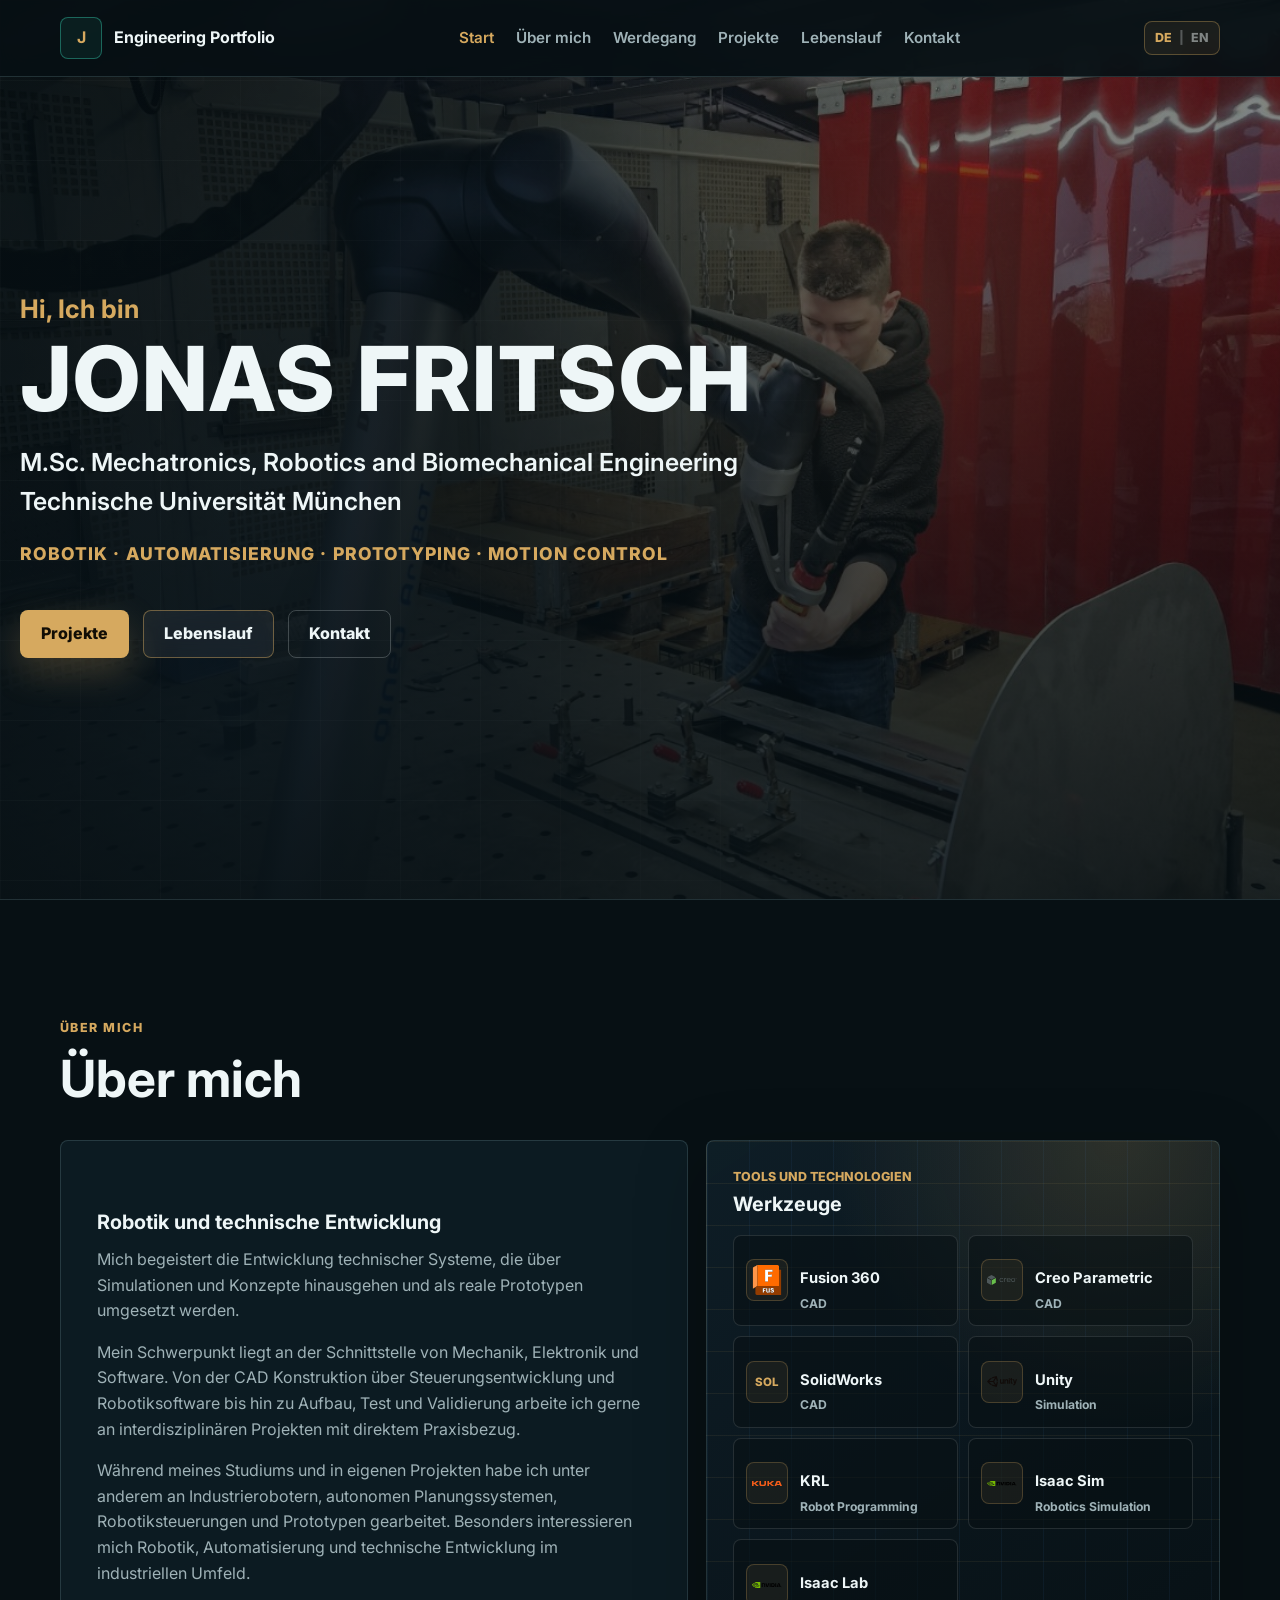
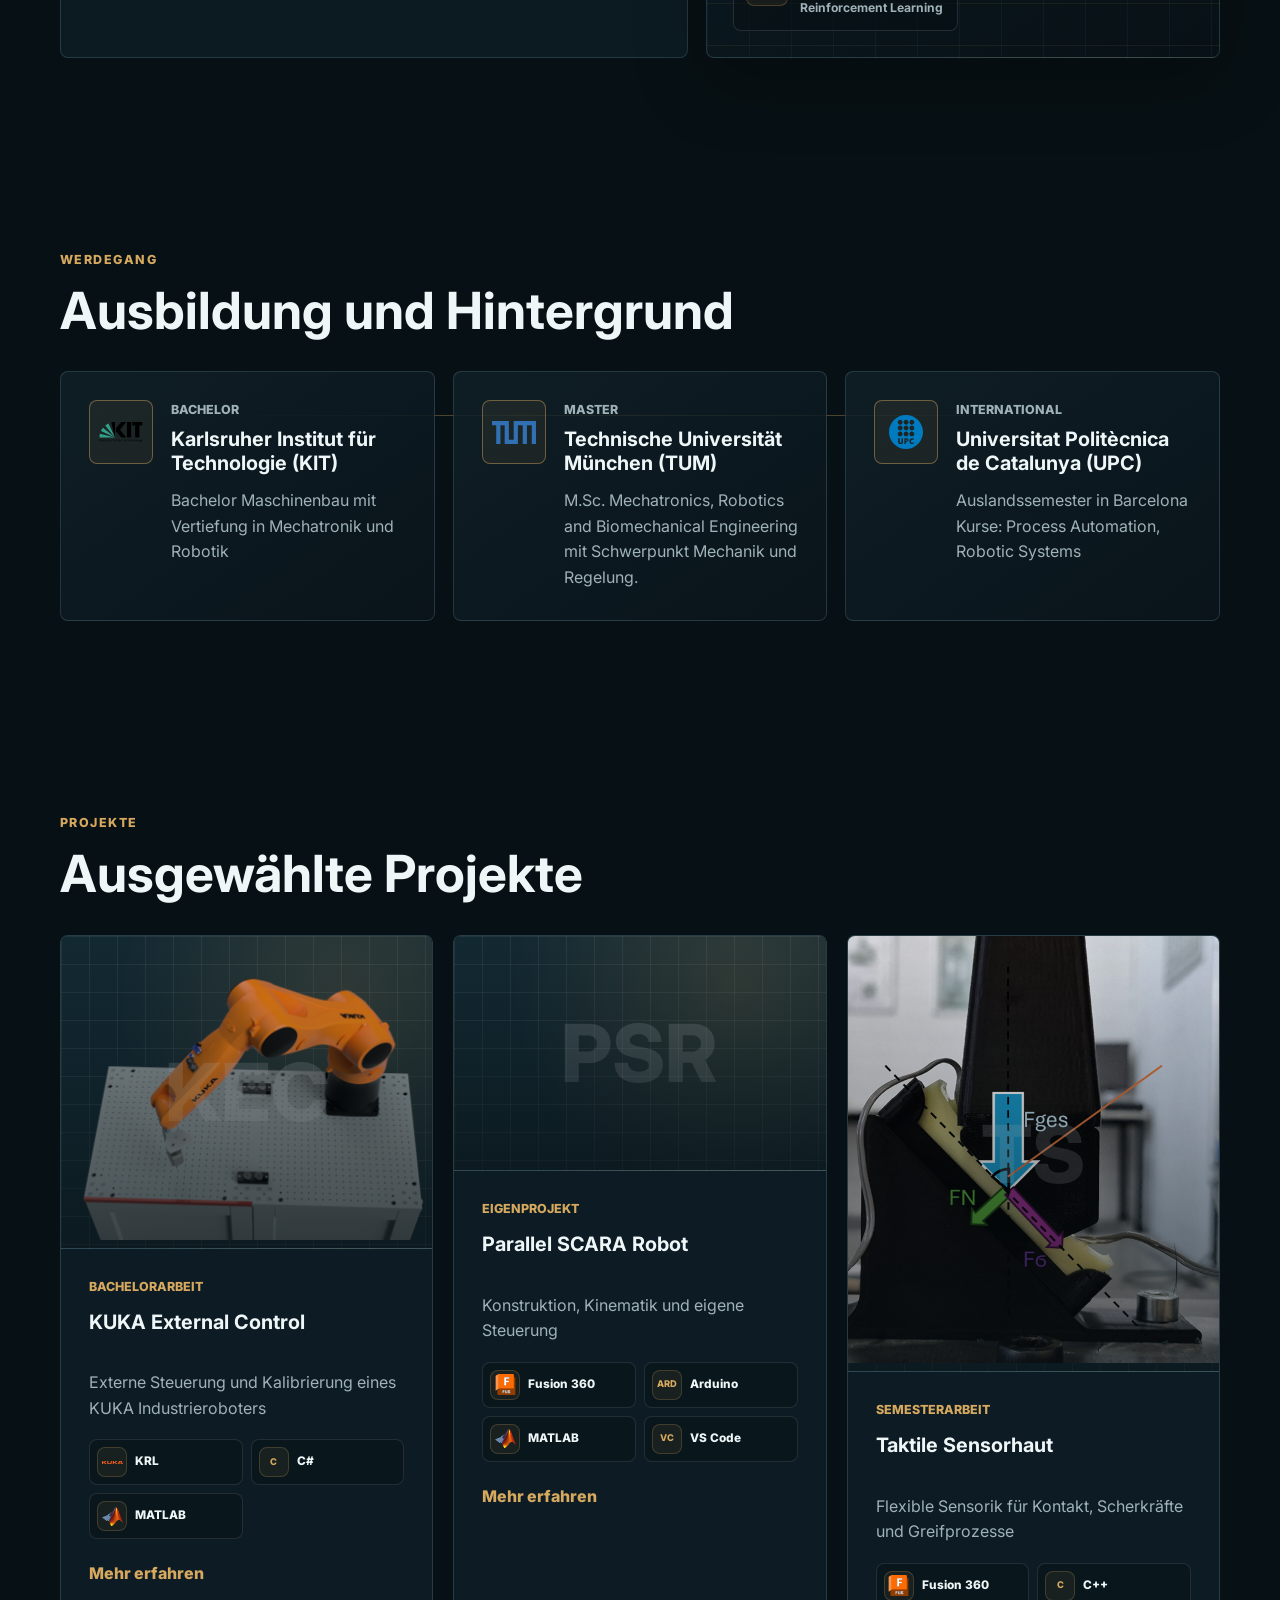
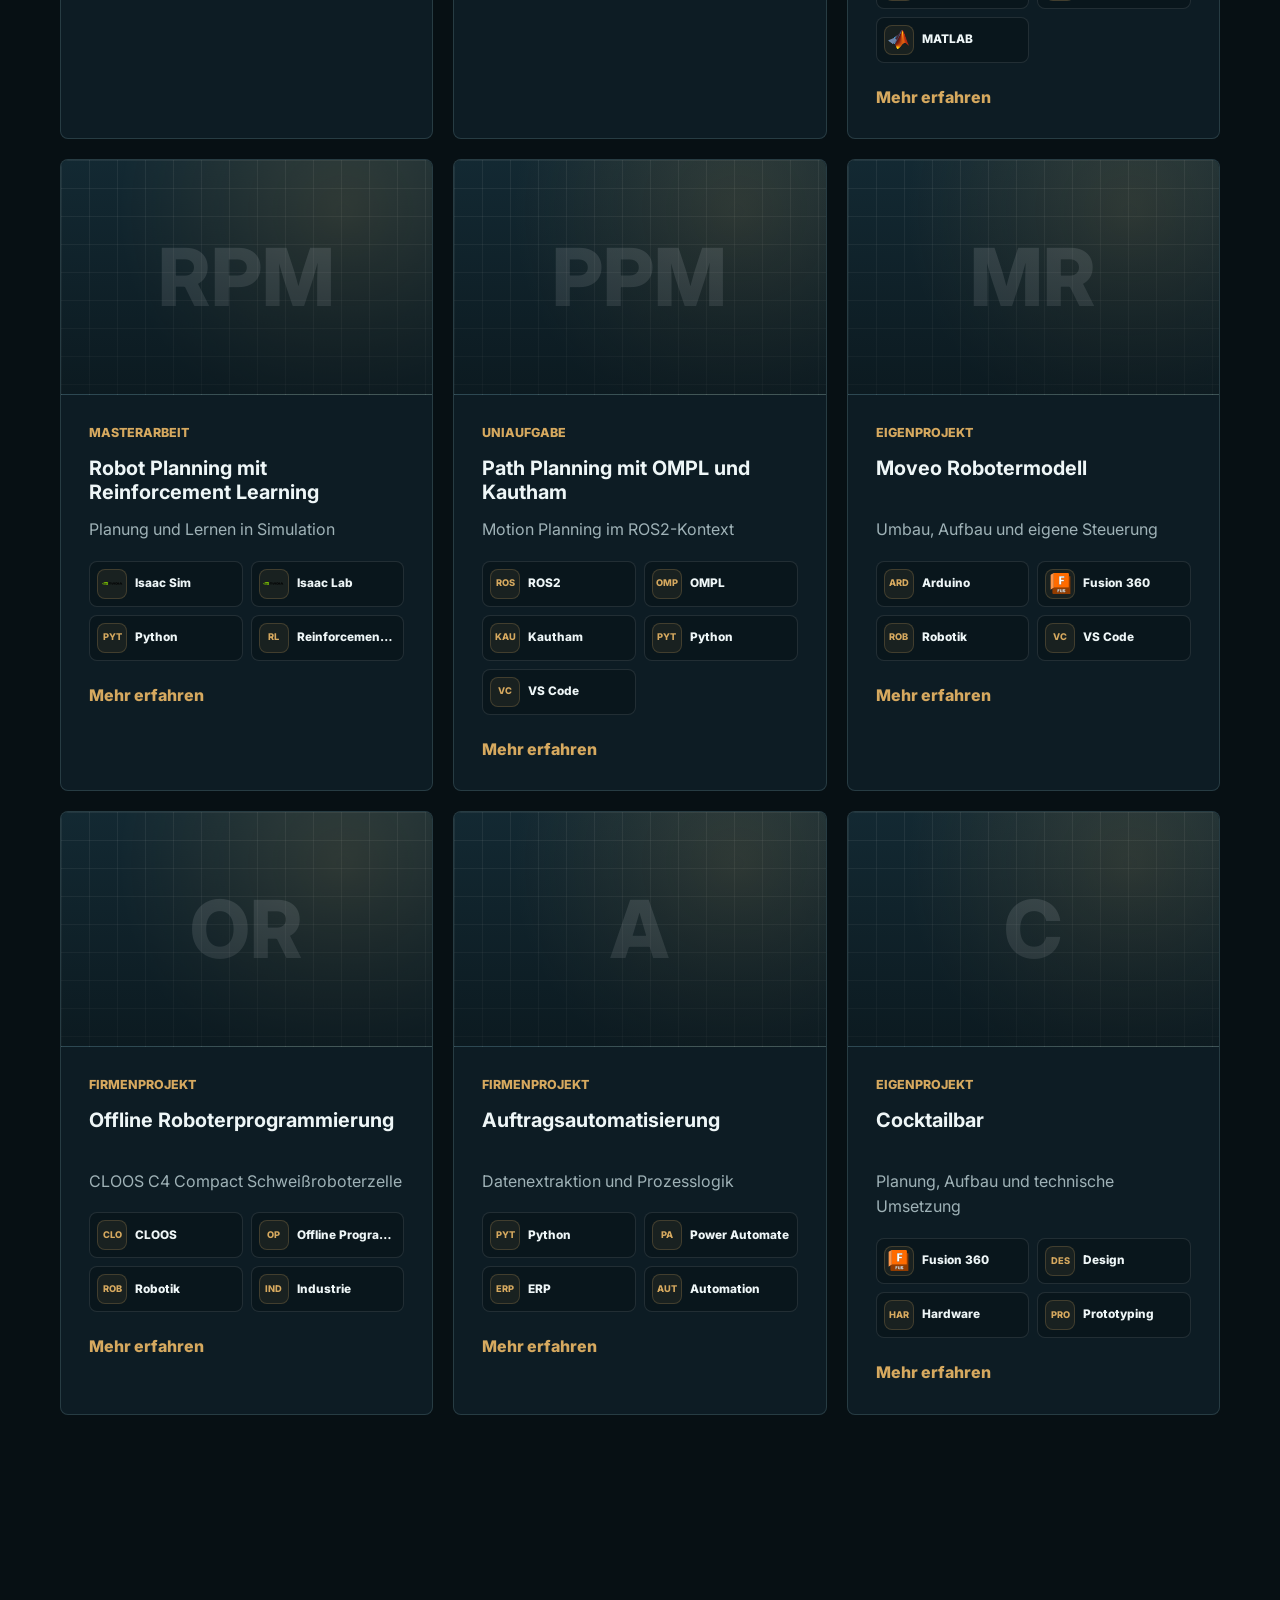
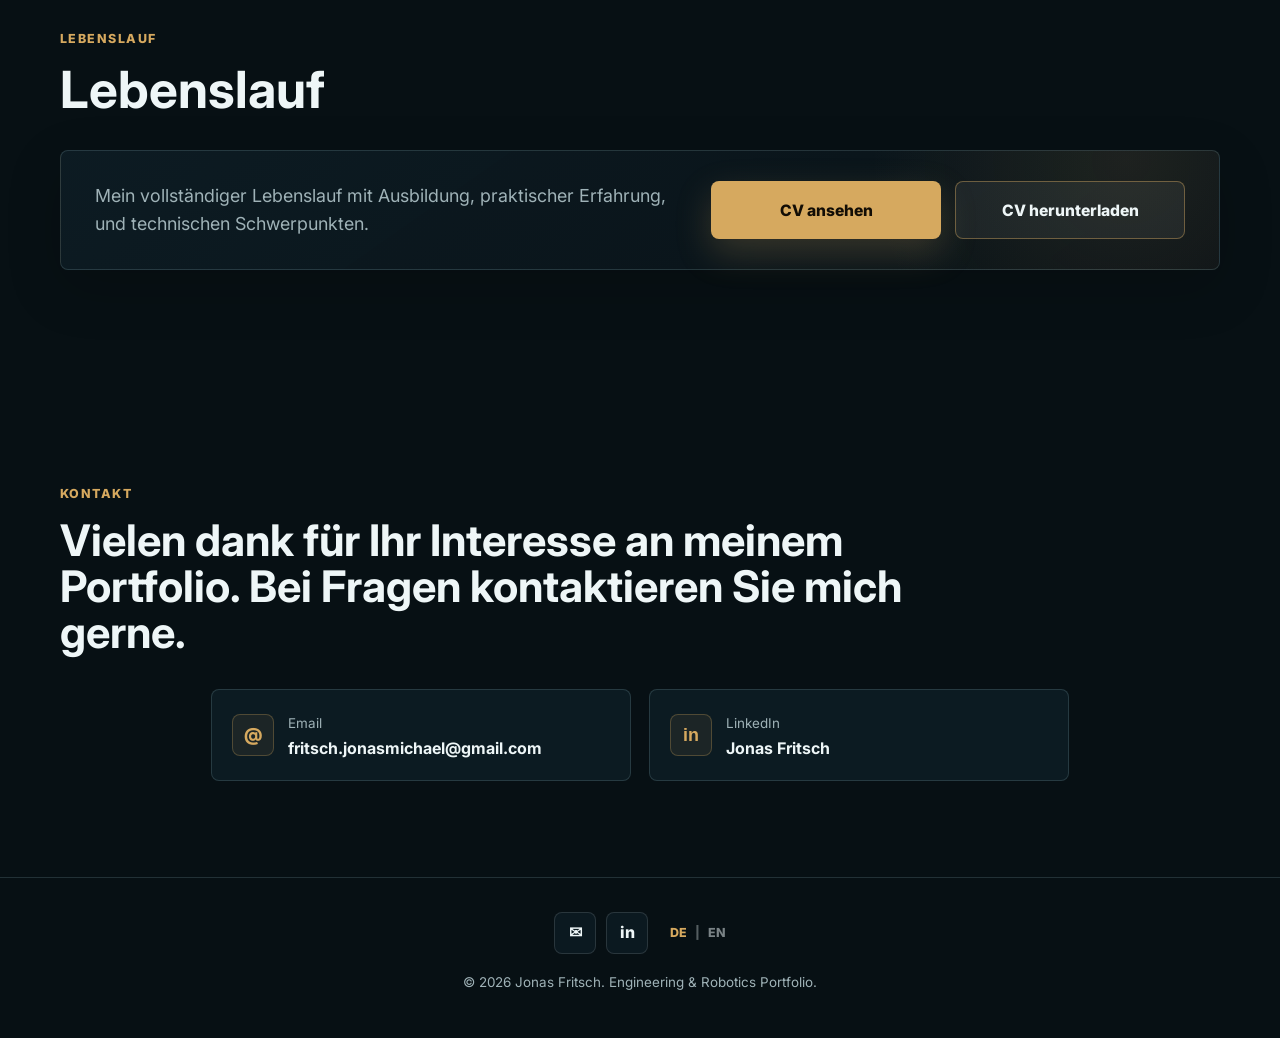
==== index.html @ f7b2c344 "actulized content of tactile sensing" ====
<!DOCTYPE html>
<html lang="de">
<head>
  <meta charset="UTF-8">
  <meta name="viewport" content="width=device-width, initial-scale=1.0">
  <meta name="description" content="">
  <title></title>
  <link rel="preconnect" href="https://fonts.googleapis.com">
  <link rel="preconnect" href="https://fonts.gstatic.com" crossorigin>
  <link href="https://fonts.googleapis.com/css2?family=Inter:wght@400;500;600;700;800&display=swap" rel="stylesheet">
  <link rel="stylesheet" href="style.css?v=18">
</head>
<body>
  <header class="site-header">
    <nav class="navbar" aria-label="" data-i18n-attr="aria-label:nav.label">
      <a class="brand" href="#home" aria-label="" data-i18n-attr="aria-label:brand.homeLabel">
        <span class="brand-mark" data-i18n="brand.mark"></span>
        <span class="brand-text" data-i18n="brand.text"></span>
      </a>

      <ul class="nav-links" data-nav-list></ul>

      <div class="nav-controls">
        <button class="language-toggle" type="button" data-language-toggle aria-label="" data-i18n-attr="aria-label:language.label">
          <span class="language-option" data-lang-option="de">DE</span>
          <span class="language-divider" aria-hidden="true">|</span>
          <span class="language-option" data-lang-option="en">EN</span>
        </button>
        <button class="nav-toggle" type="button" aria-label="" aria-expanded="false" data-i18n-attr="aria-label:nav.menuLabel">
          <span></span>
          <span></span>
          <span></span>
        </button>
      </div>
    </nav>
  </header>

  <main>
    <section class="hero" id="home">
      <div class="hero-bg" aria-hidden="true"></div>
      <div class="hero-overlay" aria-hidden="true"></div>
      <div class="hero-lines" aria-hidden="true"></div>

      <div class="hero-inner">
        <div class="hero-content reveal">
          <p class="hero-kicker" data-i18n="hero.kicker"></p>
          <h1 data-i18n="hero.name"></h1>
          <p class="hero-degree" data-i18n="hero.degree"></p>
          <p class="hero-focus" data-i18n="hero.focus"></p>

          <div class="hero-actions" aria-label="" data-hero-actions data-i18n-attr="aria-label:hero.actionsLabel"></div>
        </div>
      </div>
    </section>

    <section class="section about section-split" id="about">
      <div class="section-heading reveal">
        <p class="eyebrow" data-i18n="about.eyebrow"></p>
        <h2 data-i18n="about.heading"></h2>
      </div>
      <div class="about-grid">
        <article class="about-card about-card-main reveal">
          <h3 data-i18n="about.cardTitle"></h3>
          <div data-about-text></div>
        </article>
        <aside class="toolbox-card reveal" aria-label="" data-i18n-attr="aria-label:toolbox.label">
          <div class="toolbox-header">
            <p data-i18n="toolbox.subtitle"></p>
            <h3 data-i18n="toolbox.title"></h3>
          </div>
          <div class="toolbox-grid" data-toolbox-grid></div>
        </aside>
      </div>
    </section>

    <section class="section skills-band is-hidden" aria-label="" data-i18n-attr="aria-label:skills.label">
      <div class="skills-track reveal" data-skills-list></div>
    </section>

    <section class="section journey" id="journey">
      <div class="section-heading reveal">
        <p class="eyebrow" data-i18n="journey.eyebrow"></p>
        <h2 data-i18n="journey.heading"></h2>
      </div>

      <div class="journey-track" data-journey-list></div>
    </section>

    <section class="section projects" id="projects">
      <div class="section-heading reveal">
        <p class="eyebrow" data-i18n="projects.eyebrow"></p>
        <h2 data-i18n="projects.heading"></h2>
      </div>

      <div class="project-grid" data-project-list></div>
    </section>

    <section class="section cv-section" id="cv">
      <div class="section-heading reveal">
        <p class="eyebrow" data-i18n="cv.kicker"></p>
        <h2 data-i18n="cv.title"></h2>
      </div>

      <div class="cv-card reveal">
        <div class="cv-highlights" data-cv-highlights></div>
        <div class="cv-actions" data-cv-actions></div>
      </div>
    </section>

    <section class="section contact" id="contact">
      <div class="section-heading reveal">
        <p class="eyebrow" data-i18n="contact.eyebrow"></p>
        <h2 data-i18n="contact.heading"></h2>
      </div>
      <div class="contact-grid" data-contact-list></div>
    </section>
  </main>

  <footer class="footer">
    <div class="footer-inner">
      <div class="footer-actions" data-footer-actions></div>
      <p class="footer-copyright" data-footer-copyright></p>
    </div>
  </footer>

  <script src="content.js?v=6"></script>
  <script src="projects/content/kuka-external-control.js?v=5"></script>
  <script src="projects/content/parallel-scara.js?v=4"></script>
  <script src="projects/content/tactile-skin.js?v=5"></script>
  <script src="projects/content/robot-planning-rl.js?v=4"></script>
  <script src="projects/content/path-planning.js?v=4"></script>
  <script src="projects/content/moveo-robot.js?v=4"></script>
  <script src="projects/content/ccloos-c4-compact.js?v=4"></script>
  <script src="projects/content/order-automation.js?v=4"></script>
  <script src="projects/content/cocktailbar.js?v=4"></script>
  <script src="script.js?v=20"></script>
</body>
</html>
---- style.css ----
:root {
  --bg: #071014;
  --bg-soft: #0d1a20;
  --panel: #102029;
  --panel-strong: #142b35;
  --text: #eef6f7;
  --muted: #9fb2b7;
  --line: rgba(174, 225, 231, 0.16);
  --accent: #d6a95f;
  --accent-2: #58a6ff;
  --warning: #39d5b6;
  --shadow: 0 24px 70px rgba(0, 0, 0, 0.36);
  --radius: 8px;
  --max-width: 1160px;
}

* {
  box-sizing: border-box;
}

html {
  scroll-behavior: smooth;
}

body {
  margin: 0;
  font-family: "Inter", Arial, sans-serif;
  color: var(--text);
  background:
    radial-gradient(circle at top left, rgba(57, 213, 182, 0.14), transparent 32rem),
    linear-gradient(135deg, rgba(88, 166, 255, 0.08), transparent 28rem),
    var(--bg);
  line-height: 1.6;
}

body.nav-open {
  overflow: hidden;
}

a {
  color: inherit;
  text-decoration: none;
}

.site-header {
  position: fixed;
  top: 0;
  left: 0;
  z-index: 100;
  width: 100%;
  border-bottom: 1px solid var(--line);
  background: rgba(7, 16, 20, 0.92);
  backdrop-filter: blur(14px);
  transition: background 0.2s ease, border-color 0.2s ease;
}

.site-header.scrolled {
  background: rgba(7, 16, 20, 0.96);
  border-color: var(--line);
}

.navbar {
  display: flex;
  align-items: center;
  justify-content: space-between;
  width: min(100% - 40px, var(--max-width));
  min-height: 76px;
  margin: 0 auto;
}

.brand {
  display: inline-flex;
  align-items: center;
  gap: 12px;
  font-weight: 700;
}

.brand-mark {
  display: grid;
  place-items: center;
  width: 42px;
  height: 42px;
  border: 1px solid rgba(57, 213, 182, 0.4);
  border-radius: var(--radius);
  color: var(--accent);
  background: rgba(57, 213, 182, 0.08);
}

.brand-text {
  letter-spacing: 0;
}

.header-back-link {
  display: inline-flex;
  align-items: center;
  gap: 8px;
  margin-left: 4px;
  padding: 8px 10px;
  border: 1px solid rgba(214, 169, 95, 0.24);
  border-radius: var(--radius);
  color: var(--muted);
  background: rgba(214, 169, 95, 0.06);
  font-size: 0.82rem;
  font-weight: 800;
  transition: color 0.2s ease, border-color 0.2s ease, background 0.2s ease;
}

.header-back-link::before {
  content: "←";
  color: var(--accent);
}

.header-back-link:hover {
  border-color: rgba(214, 169, 95, 0.46);
  color: var(--accent);
  background: rgba(214, 169, 95, 0.1);
}

.nav-controls {
  display: flex;
  align-items: center;
  gap: 10px;
}

.language-toggle {
  display: inline-flex;
  align-items: center;
  gap: 7px;
  min-width: 76px;
  height: 34px;
  padding: 0 10px;
  border: 1px solid rgba(214, 169, 95, 0.34);
  border-radius: var(--radius);
  color: rgba(238, 246, 247, 0.48);
  background: rgba(214, 169, 95, 0.08);
  font: inherit;
  font-size: 0.78rem;
  font-weight: 800;
  cursor: pointer;
}

.language-option {
  transition: color 0.2s ease, opacity 0.2s ease;
}

.language-option.is-active {
  color: var(--accent);
}

.language-divider {
  color: rgba(238, 246, 247, 0.28);
}

.nav-links {
  display: flex;
  align-items: center;
  gap: 22px;
  padding: 0;
  margin: 0;
  list-style: none;
  color: var(--muted);
  font-size: 0.95rem;
  font-weight: 600;
}

.nav-links a {
  transition: color 0.2s ease;
}

.nav-links a:hover,
.nav-links a.active {
  color: var(--accent);
}

.nav-toggle {
  display: none;
  width: 44px;
  height: 44px;
  border: 1px solid var(--line);
  border-radius: var(--radius);
  background: rgba(255, 255, 255, 0.04);
  cursor: pointer;
}

.nav-toggle span {
  display: block;
  width: 18px;
  height: 2px;
  margin: 4px auto;
  background: var(--text);
  transition: transform 0.2s ease, opacity 0.2s ease;
}

.nav-toggle.is-active span:nth-child(1) {
  transform: translateY(6px) rotate(45deg);
}

.nav-toggle.is-active span:nth-child(2) {
  opacity: 0;
}

.nav-toggle.is-active span:nth-child(3) {
  transform: translateY(-6px) rotate(-45deg);
}

.section {
  width: min(100% - 40px, var(--max-width));
  margin: 0 auto;
  padding: 96px 0;
}

.hero {
  position: relative;
  display: flex;
  align-items: center;
  width: 100%;
  min-height: 100vh;
  overflow: hidden;
  padding: 120px 0 72px;
  border-bottom: 1px solid var(--line);
}

.hero-bg,
.hero-overlay,
.hero-lines {
  position: absolute;
  inset: 0;
}

.hero-bg {
  background:
    linear-gradient(90deg, rgba(7, 16, 20, 0.9) 0%, rgba(7, 16, 20, 0.74) 38%, rgba(7, 16, 20, 0.16) 72%),
    url("assets/hero-robot.jpg");
  background-position: center right;
  background-size: cover;
  filter: saturate(0.92) contrast(1.04);
  transform: scale(1.02);
}

.hero-bg::after {
  position: absolute;
  inset: 0;
  content: "";
  background:
    radial-gradient(circle at 72% 34%, rgba(214, 169, 95, 0.16), transparent 22rem),
    radial-gradient(circle at 18% 84%, rgba(88, 166, 255, 0.1), transparent 24rem);
}

.hero-overlay {
  background:
    linear-gradient(180deg, rgba(7, 16, 20, 0.24), rgba(7, 16, 20, 0.84)),
    rgba(7, 16, 20, 0.16);
}

.hero-lines {
  opacity: 0.32;
  background:
    linear-gradient(rgba(238, 246, 247, 0.08) 1px, transparent 1px),
    linear-gradient(90deg, rgba(238, 246, 247, 0.06) 1px, transparent 1px);
  background-size: 80px 80px;
  mask-image: linear-gradient(90deg, #000 0%, rgba(0, 0, 0, 0.72) 42%, transparent 86%);
}

.hero-inner {
  position: relative;
  z-index: 1;
  width: min(100% - 40px, 1320px);
  margin: 0 auto;
}

.hero-content {
  max-width: 760px;
  padding: 72px 0;
}

.hero-kicker {
  margin-bottom: 10px;
  color: var(--accent);
  font-size: clamp(1.2rem, 2vw, 1.6rem);
  font-weight: 700;
}

.eyebrow {
  margin: 0 0 14px;
  color: var(--accent);
  font-size: 0.78rem;
  font-weight: 800;
  letter-spacing: 0.12em;
  text-transform: uppercase;
}

h1,
h2,
h3,
p {
  margin-top: 0;
}

h1 {
  max-width: 760px;
  margin-bottom: 24px;
  font-size: clamp(3.25rem, 7vw, 6.4rem);
  font-weight: 800;
  line-height: 0.88;
  letter-spacing: 0.02em;
  text-transform: uppercase;
}

h2 {
  max-width: 850px;
  margin-bottom: 18px;
  font-size: clamp(2rem, 4vw, 3.4rem);
  line-height: 1.05;
  letter-spacing: 0;
}

h3 {
  margin-bottom: 12px;
  font-size: 1.24rem;
  line-height: 1.2;
}

.hero-degree {
  max-width: 720px;
  margin-bottom: 18px;
  color: var(--text);
  font-size: clamp(1.15rem, 2vw, 1.55rem);
  font-weight: 600;
}

.hero-focus {
  color: var(--accent);
  font-size: clamp(0.95rem, 1.5vw, 1.1rem);
  font-weight: 800;
  letter-spacing: 0.06em;
  text-transform: uppercase;
}

.hero-actions {
  display: flex;
  flex-wrap: wrap;
  gap: 14px;
  margin-top: 42px;
}

.btn {
  display: inline-flex;
  align-items: center;
  justify-content: center;
  min-height: 48px;
  padding: 0 20px;
  border: 1px solid transparent;
  border-radius: var(--radius);
  font-weight: 800;
  transition: transform 0.2s ease, border-color 0.2s ease, background 0.2s ease;
}

.btn:hover {
  transform: translateY(-2px);
}

.btn-primary {
  color: #120d05;
  background: var(--accent);
  box-shadow: 0 14px 36px rgba(214, 169, 95, 0.24);
}

.btn-secondary {
  border-color: rgba(214, 169, 95, 0.45);
  color: var(--text);
  background: rgba(255, 255, 255, 0.06);
  backdrop-filter: blur(10px);
}

.btn-ghost {
  border-color: rgba(238, 246, 247, 0.22);
  color: var(--text);
  background: transparent;
}

.section-heading {
  margin-bottom: 34px;
}

.section-heading p:not(.eyebrow) {
  color: var(--muted);
}

.section-split {
  padding-top: 118px;
}

.about-grid {
  display: grid;
  grid-template-columns: minmax(0, 1.1fr) minmax(300px, 0.9fr);
  gap: 18px;
  align-items: stretch;
}

.about-card,
.toolbox-card,
.journey-card,
.contact-item {
  border: 1px solid var(--line);
  border-radius: var(--radius);
  background: rgba(16, 32, 41, 0.72);
}

.about-card {
  padding: 28px;
}

.about-card p {
  margin-bottom: 16px;
  color: var(--muted);
}

.about-card p:last-child {
  margin-bottom: 0;
}

.about-card-main {
  display: flex;
  flex-direction: column;
  justify-content: center;
  min-height: 320px;
  padding: 36px;
}

.toolbox-card {
  position: relative;
  overflow: hidden;
  min-height: 320px;
  padding: 26px;
  background:
    linear-gradient(rgba(214, 169, 95, 0.08) 1px, transparent 1px),
    linear-gradient(90deg, rgba(88, 166, 255, 0.06) 1px, transparent 1px),
    radial-gradient(circle at 80% 0%, rgba(214, 169, 95, 0.16), transparent 18rem),
    linear-gradient(145deg, rgba(16, 32, 41, 0.88), rgba(8, 17, 22, 0.92));
  background-size: 42px 42px, 42px 42px, auto, auto;
  box-shadow: 0 22px 70px rgba(0, 0, 0, 0.26);
}

.toolbox-header {
  margin-bottom: 18px;
}

.toolbox-header p {
  margin-bottom: 6px;
  color: var(--accent);
  font-size: 0.78rem;
  font-weight: 800;
  text-transform: uppercase;
}

.toolbox-header h3 {
  margin-bottom: 0;
}

.toolbox-grid {
  display: grid;
  grid-template-columns: repeat(2, minmax(0, 1fr));
  gap: 10px;
}

.tool-tile {
  display: grid;
  grid-template-columns: 42px minmax(0, 1fr);
  gap: 12px;
  align-items: center;
  min-height: 74px;
  padding: 12px;
  border: 1px solid rgba(238, 246, 247, 0.12);
  border-radius: var(--radius);
  background: rgba(7, 16, 20, 0.58);
  transition: transform 0.2s ease, border-color 0.2s ease, background 0.2s ease;
}

.tool-tile:hover {
  transform: translateY(-3px);
  border-color: rgba(214, 169, 95, 0.42);
  background: rgba(12, 25, 31, 0.78);
}

.tool-tile-secondary {
  opacity: 0.72;
}

.tool-logo-wrap {
  display: grid;
  place-items: center;
  width: 42px;
  height: 42px;
  border: 1px solid rgba(214, 169, 95, 0.25);
  border-radius: var(--radius);
  background: rgba(214, 169, 95, 0.08);
}

.tool-logo {
  max-width: 30px;
  max-height: 30px;
}

.tool-fallback {
  color: var(--accent);
  font-size: 0.72rem;
  font-weight: 800;
}

.tool-name {
  margin-bottom: 3px;
  overflow-wrap: anywhere;
  font-size: 0.92rem;
}

.tool-category {
  margin-bottom: 0;
  color: var(--muted);
  font-size: 0.76rem;
  font-weight: 700;
}

.skills-band {
  width: 100%;
  max-width: none;
  padding: 26px 0;
  border-top: 1px solid var(--line);
  border-bottom: 1px solid var(--line);
  background: rgba(16, 32, 41, 0.42);
}

.skills-band.is-hidden {
  display: none;
}

.skills-track {
  display: flex;
  flex-wrap: wrap;
  justify-content: center;
  gap: 12px;
  width: min(100% - 40px, var(--max-width));
  margin: 0 auto;
}

.skills-track span,
.tag-list span {
  border: 1px solid rgba(57, 213, 182, 0.24);
  border-radius: 999px;
  color: #c9ffef;
  background: rgba(57, 213, 182, 0.08);
  font-size: 0.86rem;
  font-weight: 700;
}

.skills-track span {
  padding: 9px 14px;
}

.journey {
  position: relative;
}

.journey-track {
  position: relative;
  display: grid;
  grid-template-columns: repeat(3, minmax(0, 1fr));
  gap: 18px;
}

.journey-track::before {
  position: absolute;
  top: 44px;
  right: 12%;
  left: 12%;
  height: 1px;
  content: "";
  background: linear-gradient(90deg, transparent, rgba(214, 169, 95, 0.6), transparent);
}

.journey-card {
  position: relative;
  display: grid;
  grid-template-columns: auto 1fr;
  gap: 18px;
  min-height: 250px;
  padding: 28px;
  background:
    linear-gradient(145deg, rgba(16, 32, 41, 0.86), rgba(10, 21, 27, 0.84));
}

.journey-logo {
  display: grid;
  place-items: center;
  width: 64px;
  height: 64px;
  border: 1px solid rgba(214, 169, 95, 0.44);
  border-radius: var(--radius);
  color: var(--accent);
  background: rgba(214, 169, 95, 0.08);
  font-weight: 800;
}

.journey-label {
  margin-bottom: 8px;
  color: var(--muted);
  font-size: 0.78rem;
  font-weight: 800;
  text-transform: uppercase;
}

.journey-card p:last-child {
  margin-bottom: 0;
  color: var(--muted);
}

.project-grid {
  display: grid;
  grid-template-columns: repeat(auto-fit, minmax(300px, 1fr));
  gap: 20px;
}

.project-card {
  overflow: hidden;
  border: 1px solid var(--line);
  border-radius: var(--radius);
  background: rgba(16, 32, 41, 0.78);
  transition: transform 0.24s ease, border-color 0.24s ease, box-shadow 0.24s ease;
}

.project-card:hover {
  transform: translateY(-5px);
  border-color: rgba(214, 169, 95, 0.48);
  box-shadow: 0 20px 58px rgba(0, 0, 0, 0.24);
}

.project-cover-link {
  display: block;
}

.project-media {
  position: relative;
  min-height: 235px;
  overflow: hidden;
  border-bottom: 1px solid var(--line);
  background-color: var(--panel-strong);
  background-image:
    radial-gradient(circle at 76% 22%, rgba(214, 169, 95, 0.18), transparent 14rem),
    linear-gradient(rgba(255, 255, 255, 0.07) 1px, transparent 1px),
    linear-gradient(90deg, rgba(255, 255, 255, 0.07) 1px, transparent 1px);
  background-size: auto, 28px 28px, 28px 28px;
}

.project-media img {
  width: 100%;
  height: 100%;
  min-height: 235px;
  object-fit: cover;
  filter: saturate(0.9) contrast(1.03);
  transition: transform 0.35s ease, opacity 0.25s ease;
}

.project-card:hover .project-media img {
  transform: scale(1.045);
}

.project-media::before {
  position: absolute;
  inset: 0;
  z-index: 1;
  content: "";
  background: linear-gradient(180deg, rgba(7, 16, 20, 0.08), rgba(7, 16, 20, 0.62));
  pointer-events: none;
}

.project-media::after {
  position: absolute;
  inset: 0;
  z-index: 0;
  display: grid;
  place-items: center;
  color: rgba(238, 246, 247, 0.18);
  content: attr(data-media-label);
  font-size: clamp(3rem, 8vw, 5rem);
  font-weight: 800;
}

.project-cover-cta {
  position: absolute;
  right: 18px;
  bottom: 18px;
  z-index: 2;
  padding: 8px 10px;
  border: 1px solid rgba(214, 169, 95, 0.34);
  border-radius: var(--radius);
  color: var(--text);
  background: rgba(7, 16, 20, 0.62);
  font-size: 0.78rem;
  font-weight: 800;
  opacity: 0;
  transform: translateY(6px);
  transition: opacity 0.2s ease, transform 0.2s ease;
}

.project-card:hover .project-cover-cta {
  opacity: 1;
  transform: translateY(0);
}

.project-page {
  padding-top: 76px;
}

.project-case-hero {
  position: relative;
  display: flex;
  align-items: end;
  min-height: 720px;
  overflow: hidden;
  padding: 108px 0 72px;
  border-bottom: 1px solid var(--line);
  background: var(--bg);
}

.project-case-visual,
.project-case-overlay,
.project-case-lines {
  position: absolute;
  inset: 0;
}

.project-case-visual {
  background-color: var(--panel-strong);
  background-image:
    radial-gradient(circle at 72% 24%, rgba(214, 169, 95, 0.18), transparent 16rem),
    linear-gradient(rgba(255, 255, 255, 0.06) 1px, transparent 1px),
    linear-gradient(90deg, rgba(255, 255, 255, 0.06) 1px, transparent 1px);
  background-size: auto, 36px 36px, 36px 36px;
}

.project-case-visual img {
  position: absolute;
  inset: 0;
  width: 100%;
  height: 100%;
  object-fit: cover;
  filter: saturate(0.82) contrast(1.04);
  transform: scale(1.02);
}

.project-case-visual::after {
  position: absolute;
  inset: 0;
  display: grid;
  place-items: center;
  color: rgba(238, 246, 247, 0.12);
  content: attr(data-media-label);
  font-size: clamp(4rem, 13vw, 11rem);
  font-weight: 800;
  letter-spacing: 0.06em;
}

.project-case-overlay {
  background:
    linear-gradient(90deg, rgba(7, 16, 20, 0.97) 0%, rgba(7, 16, 20, 0.82) 45%, rgba(7, 16, 20, 0.26) 100%),
    linear-gradient(180deg, rgba(7, 16, 20, 0.16) 0%, rgba(7, 16, 20, 0.88) 100%);
}

.project-case-lines {
  opacity: 0.34;
  background:
    linear-gradient(rgba(238, 246, 247, 0.08) 1px, transparent 1px),
    linear-gradient(90deg, rgba(238, 246, 247, 0.06) 1px, transparent 1px);
  background-size: 82px 82px;
  mask-image: linear-gradient(90deg, #000 0%, rgba(0, 0, 0, 0.76) 48%, transparent 92%);
}

.project-case-inner {
  position: relative;
  z-index: 1;
  width: min(100% - 40px, var(--max-width));
  margin: 0 auto;
}

.project-case-copy {
  max-width: 860px;
}

.project-case-copy h1 {
  max-width: 900px;
  margin-bottom: 20px;
  font-size: clamp(2.6rem, 5.4vw, 5.15rem);
  line-height: 0.94;
}

.project-focus {
  display: grid;
  grid-template-columns: repeat(auto-fit, minmax(145px, max-content));
  gap: 10px;
  margin: 30px 0 26px;
}

.project-focus-tool {
  display: grid;
  grid-template-columns: 34px minmax(0, 1fr);
  gap: 10px;
  align-items: center;
  min-height: 54px;
  padding: 9px 12px;
  border: 1px solid rgba(238, 246, 247, 0.13);
  border-radius: var(--radius);
  color: var(--text);
  background: rgba(7, 16, 20, 0.58);
  backdrop-filter: blur(10px);
  transition: transform 0.2s ease, border-color 0.2s ease, background 0.2s ease;
}

.project-focus-tool:hover {
  transform: translateY(-2px);
  border-color: rgba(214, 169, 95, 0.42);
  background: rgba(16, 32, 41, 0.72);
}

.project-focus-tool-logo {
  display: grid;
  place-items: center;
  width: 34px;
  height: 34px;
  border: 1px solid rgba(214, 169, 95, 0.26);
  border-radius: calc(var(--radius) - 4px);
  color: var(--accent);
  background: rgba(214, 169, 95, 0.08);
  font-size: 0.64rem;
  font-weight: 800;
}

.project-focus-tool-logo img {
  max-width: 24px;
  max-height: 24px;
}

.project-focus-tool-name {
  overflow: hidden;
  font-size: 0.82rem;
  font-weight: 800;
  text-overflow: ellipsis;
  white-space: nowrap;
}

.project-scroll-cue {
  display: inline-flex;
  align-items: center;
  gap: 12px;
  margin-top: 34px;
  color: rgba(238, 246, 247, 0.72);
  font-size: 0.82rem;
  font-weight: 800;
  text-transform: uppercase;
  transition: color 0.2s ease, transform 0.2s ease;
}

.project-scroll-cue:hover {
  color: var(--accent);
  transform: translateY(2px);
}

.project-scroll-cue span:last-child {
  position: relative;
  display: grid;
  place-items: center;
  width: 34px;
  height: 34px;
  border: 1px solid rgba(214, 169, 95, 0.36);
  border-radius: 999px;
  background: rgba(7, 16, 20, 0.46);
}

.project-scroll-cue span:last-child::before {
  content: "↓";
  color: var(--accent);
}

.project-hero {
  padding-top: 64px;
}

.back-link {
  display: inline-flex;
  align-items: center;
  gap: 8px;
  margin-bottom: 28px;
  color: var(--accent);
  font-weight: 800;
}

.back-link::before {
  content: "←";
}

.project-hero-grid {
  display: grid;
  grid-template-columns: minmax(0, 0.95fr) minmax(360px, 1.05fr);
  gap: 34px;
  align-items: stretch;
}

.project-hero-copy {
  display: flex;
  flex-direction: column;
  justify-content: center;
  padding: 34px;
  border: 1px solid var(--line);
  border-radius: var(--radius);
  background:
    radial-gradient(circle at 12% 12%, rgba(214, 169, 95, 0.11), transparent 16rem),
    linear-gradient(145deg, rgba(16, 32, 41, 0.82), rgba(8, 17, 22, 0.9));
}

.project-hero-copy h1 {
  max-width: 820px;
  margin-bottom: 18px;
  font-size: clamp(2.6rem, 5vw, 5rem);
  line-height: 0.94;
}

.project-subtitle {
  margin-bottom: 16px;
  color: var(--accent);
  font-size: clamp(1.05rem, 2vw, 1.35rem);
  font-weight: 800;
}

.project-summary {
  max-width: 720px;
  color: var(--muted);
}

.project-meta {
  display: grid;
  grid-template-columns: repeat(3, minmax(0, 1fr));
  gap: 10px;
  margin: 26px 0 0;
  max-width: 820px;
}

.project-meta div {
  padding: 14px;
  border: 1px solid rgba(238, 246, 247, 0.11);
  border-radius: var(--radius);
  background: rgba(7, 16, 20, 0.58);
  backdrop-filter: blur(10px);
}

.project-meta dt {
  margin-bottom: 5px;
  color: var(--muted);
  font-size: 0.72rem;
  font-weight: 800;
  text-transform: uppercase;
}

.project-meta dd {
  margin: 0;
  color: var(--text);
  font-weight: 800;
}

.project-hero-media,
.project-timeline-media,
.gallery-item {
  position: relative;
  overflow: hidden;
  border: 1px solid var(--line);
  border-radius: var(--radius);
  background-color: var(--panel-strong);
  background-image:
    radial-gradient(circle at 74% 20%, rgba(214, 169, 95, 0.18), transparent 14rem),
    linear-gradient(rgba(255, 255, 255, 0.07) 1px, transparent 1px),
    linear-gradient(90deg, rgba(255, 255, 255, 0.07) 1px, transparent 1px);
  background-size: auto, 30px 30px, 30px 30px;
}

.project-hero-media {
  min-height: 520px;
}

.project-hero-media img,
.project-timeline-media img,
.gallery-item img {
  position: relative;
  z-index: 1;
  width: 100%;
  height: 100%;
  object-fit: cover;
}

.project-hero-media::after,
.project-timeline-media::after,
.gallery-item::after {
  position: absolute;
  inset: 0;
  display: grid;
  place-items: center;
  color: rgba(238, 246, 247, 0.18);
  content: attr(data-media-label);
  font-size: clamp(2.6rem, 7vw, 5rem);
  font-weight: 800;
}

.project-tools {
  display: grid;
  grid-template-columns: repeat(auto-fit, minmax(160px, 1fr));
  gap: 12px;
}

.project-tool {
  display: grid;
  grid-template-columns: 42px minmax(0, 1fr);
  gap: 12px;
  align-items: center;
  min-height: 72px;
  padding: 12px;
  border: 1px solid rgba(238, 246, 247, 0.12);
  border-radius: var(--radius);
  background: rgba(16, 32, 41, 0.62);
  transition: transform 0.2s ease, border-color 0.2s ease;
}

.project-tool:hover {
  transform: translateY(-3px);
  border-color: rgba(214, 169, 95, 0.42);
}

.project-tool-logo {
  display: grid;
  place-items: center;
  width: 42px;
  height: 42px;
  border: 1px solid rgba(214, 169, 95, 0.25);
  border-radius: var(--radius);
  color: var(--accent);
  background: rgba(214, 169, 95, 0.08);
  font-size: 0.72rem;
  font-weight: 800;
}

.project-tool-logo img {
  max-width: 30px;
  max-height: 30px;
}

.project-story {
  position: relative;
}

.project-timeline {
  position: relative;
  display: grid;
  gap: 34px;
}

.project-timeline::before {
  position: absolute;
  top: 0;
  bottom: 0;
  left: 50%;
  width: 1px;
  content: "";
  background: linear-gradient(180deg, transparent, rgba(214, 169, 95, 0.58), transparent);
}

.project-timeline-item {
  position: relative;
  display: grid;
  grid-template-columns: minmax(0, 1fr) minmax(0, 1fr);
  gap: 56px;
  align-items: center;
}

.project-timeline-item::before {
  position: absolute;
  top: 50%;
  left: 50%;
  z-index: 2;
  width: 13px;
  height: 13px;
  border: 2px solid var(--accent);
  border-radius: 50%;
  content: "";
  background: var(--bg);
  box-shadow: 0 0 22px rgba(214, 169, 95, 0.38);
  transform: translate(-50%, -50%);
}

.project-timeline-item.is-reversed .project-timeline-media {
  order: 2;
}

.project-timeline-media {
  min-height: 300px;
  aspect-ratio: 4 / 3;
}

.timeline-image-grid {
  position: absolute;
  inset: 0;
  z-index: 1;
  display: grid;
  gap: 8px;
  padding: 8px;
}

.timeline-image-grid.is-count-1 {
  gap: 0;
  padding: 0;
}

.timeline-image-grid.is-count-2,
.timeline-image-grid.is-count-4 {
  grid-template-columns: repeat(2, minmax(0, 1fr));
}

.timeline-image-grid.is-count-3 {
  grid-template-columns: 1.2fr 0.8fr;
  grid-template-rows: repeat(2, minmax(0, 1fr));
}

.timeline-image-grid.is-count-3 .timeline-image-cell:first-child {
  grid-row: 1 / -1;
}

.timeline-image-cell {
  position: relative;
  display: block;
  min-width: 0;
  min-height: 0;
  overflow: hidden;
  padding: 0;
  border: 1px solid var(--line);
  border-radius: calc(var(--radius) - 6px);
  background: var(--panel-strong);
  cursor: zoom-in;
}

.timeline-image-grid.is-count-1 .timeline-image-cell {
  border: 0;
  border-radius: 0;
}

.timeline-image-cell img {
  transition: filter 0.22s ease, transform 0.28s ease;
}

.timeline-image-cell:hover img {
  filter: brightness(1.1) contrast(1.06);
  transform: scale(1.03);
}

.project-lightbox {
  position: fixed;
  inset: 0;
  z-index: 200;
  display: none;
  place-items: center;
  padding: 28px;
}

.project-lightbox.is-open {
  display: grid;
}

body.lightbox-open {
  overflow: hidden;
}

.project-lightbox-backdrop {
  position: absolute;
  inset: 0;
  border: 0;
  background: rgba(2, 7, 10, 0.88);
  backdrop-filter: blur(12px);
  cursor: zoom-out;
}

.project-lightbox-dialog {
  position: relative;
  z-index: 1;
  display: grid;
  place-items: center;
  width: min(92vw, 1180px);
  height: min(84vh, 820px);
}

.project-lightbox-dialog img {
  max-width: 100%;
  max-height: 100%;
  border: 1px solid rgba(238, 246, 247, 0.14);
  border-radius: var(--radius);
  object-fit: contain;
  box-shadow: 0 28px 90px rgba(0, 0, 0, 0.54);
}

.project-lightbox-close,
.project-lightbox-nav {
  position: absolute;
  z-index: 2;
  display: grid;
  place-items: center;
  border: 1px solid rgba(238, 246, 247, 0.2);
  border-radius: 999px;
  color: var(--text);
  background: rgba(7, 16, 20, 0.66);
  backdrop-filter: blur(10px);
  cursor: pointer;
  transition: border-color 0.2s ease, background 0.2s ease;
}

.project-lightbox-close {
  top: 0;
  right: 0;
  width: 42px;
  height: 42px;
  font-size: 1.35rem;
}

.project-lightbox-nav {
  top: 50%;
  width: 46px;
  height: 46px;
  font-size: 1.5rem;
  font-weight: 800;
  transform: translateY(-50%);
}

.project-lightbox-close:hover,
.project-lightbox-nav:hover {
  border-color: rgba(214, 169, 95, 0.48);
  background: rgba(7, 16, 20, 0.84);
}

.project-lightbox-nav.is-prev {
  left: -62px;
}

.project-lightbox-nav.is-next {
  right: -62px;
}

.project-lightbox-caption {
  position: absolute;
  bottom: -34px;
  left: 50%;
  display: flex;
  align-items: center;
  justify-content: center;
  gap: 14px;
  width: min(100%, 820px);
  color: rgba(238, 246, 247, 0.68);
  transform: translateX(-50%);
}

.project-lightbox-description {
  min-width: 0;
  overflow: hidden;
  font-size: 0.86rem;
  font-weight: 700;
  text-align: center;
  text-overflow: ellipsis;
  white-space: nowrap;
}

.project-lightbox-count {
  flex: 0 0 auto;
  color: var(--accent);
  font-size: 0.82rem;
  font-weight: 800;
}

.project-timeline-content {
  padding: 28px;
  border: 1px solid var(--line);
  border-radius: var(--radius);
  background: rgba(16, 32, 41, 0.72);
}

.project-timeline-icon {
  display: inline-grid;
  place-items: center;
  min-width: 42px;
  height: 34px;
  margin-bottom: 16px;
  border: 1px solid rgba(214, 169, 95, 0.35);
  border-radius: var(--radius);
  color: var(--accent);
  background: rgba(214, 169, 95, 0.08);
  font-size: 0.78rem;
  font-weight: 800;
}

.project-timeline-content p {
  color: var(--muted);
}

.timeline-tool-grid {
  display: grid;
  grid-template-columns: repeat(auto-fit, minmax(140px, 1fr));
  gap: 9px;
  margin-top: 20px;
}

.timeline-tool-tile {
  display: grid;
  grid-template-columns: 34px minmax(0, 1fr);
  gap: 9px;
  align-items: center;
  min-height: 50px;
  padding: 8px;
  border: 1px solid rgba(238, 246, 247, 0.11);
  border-radius: var(--radius);
  color: var(--text);
  background: rgba(7, 16, 20, 0.48);
  transition: transform 0.2s ease, border-color 0.2s ease, background 0.2s ease;
}

.timeline-tool-tile:hover {
  transform: translateY(-2px);
  border-color: rgba(214, 169, 95, 0.36);
  background: rgba(12, 25, 31, 0.72);
}

.timeline-tool-logo {
  display: grid;
  place-items: center;
  width: 34px;
  height: 34px;
  border: 1px solid rgba(214, 169, 95, 0.24);
  border-radius: var(--radius);
  color: var(--accent);
  background: rgba(214, 169, 95, 0.08);
  font-size: 0.62rem;
  font-weight: 800;
}

.timeline-tool-logo img {
  max-width: 24px;
  max-height: 24px;
}

.timeline-tool-name {
  overflow: hidden;
  color: var(--text);
  font-size: 0.78rem;
  font-weight: 800;
  line-height: 1.15;
  text-overflow: ellipsis;
  white-space: nowrap;
}

.project-navigation {
  display: grid;
  grid-template-columns: minmax(0, 1fr) minmax(190px, 0.8fr) minmax(0, 1fr);
  gap: 16px;
  width: 100%;
}

.project-nav-link {
  display: grid;
  gap: 7px;
  padding: 22px;
  border: 1px solid var(--line);
  border-radius: var(--radius);
  background: rgba(16, 32, 41, 0.66);
  transition: transform 0.2s ease, border-color 0.2s ease;
}

.project-nav-link:hover {
  transform: translateY(-3px);
  border-color: rgba(214, 169, 95, 0.42);
}

.project-nav-link span {
  color: var(--accent);
  font-size: 0.84rem;
  font-weight: 800;
}

.project-nav-link.is-next {
  text-align: right;
}

.project-nav-home {
  border-color: rgba(214, 169, 95, 0.42);
  text-align: center;
  background:
    radial-gradient(circle at 50% 0%, rgba(214, 169, 95, 0.16), transparent 12rem),
    rgba(16, 32, 41, 0.78);
}

.project-nav-home strong {
  color: var(--text);
}

.project-gallery {
  display: grid;
  grid-template-columns: repeat(3, minmax(0, 1fr));
  gap: 14px;
}

.gallery-item {
  min-height: 220px;
  padding: 0;
  cursor: pointer;
}

.gallery-item.is-expanded {
  grid-column: 1 / -1;
  min-height: 420px;
}

.project-end {
  display: block;
  padding-top: 20px;
}

.project-content {
  padding: 28px;
}

.project-topline {
  display: flex;
  justify-content: space-between;
  gap: 16px;
  margin-bottom: 14px;
  color: var(--muted);
  font-size: 0.78rem;
  font-weight: 800;
  text-transform: uppercase;
}

.project-content h3 {
  min-height: 2.4em;
}

.project-content p {
  color: var(--muted);
}

.category-tag {
  color: var(--accent);
}

.tag-list {
  display: flex;
  flex-wrap: wrap;
  gap: 8px;
  margin: 18px 0 22px;
}

.tag-list span {
  padding: 7px 10px;
}

.project-card-tool-grid {
  display: grid;
  grid-template-columns: repeat(2, minmax(0, 1fr));
  gap: 8px;
  margin: 18px 0 22px;
}

.project-card-tool-tile {
  display: grid;
  grid-template-columns: 30px minmax(0, 1fr);
  gap: 8px;
  align-items: center;
  min-height: 44px;
  padding: 7px;
  border: 1px solid rgba(238, 246, 247, 0.11);
  border-radius: var(--radius);
  color: var(--text);
  background: rgba(7, 16, 20, 0.42);
  transition: transform 0.2s ease, border-color 0.2s ease, background 0.2s ease;
}

.project-card-tool-tile:hover {
  transform: translateY(-2px);
  border-color: rgba(214, 169, 95, 0.34);
  background: rgba(12, 25, 31, 0.68);
}

.project-card-tool-logo {
  display: grid;
  place-items: center;
  width: 30px;
  height: 30px;
  border: 1px solid rgba(214, 169, 95, 0.22);
  border-radius: var(--radius);
  color: var(--accent);
  background: rgba(214, 169, 95, 0.08);
  font-size: 0.58rem;
  font-weight: 800;
}

.project-card-tool-logo img {
  max-width: 21px;
  max-height: 21px;
}

.project-card-tool-name {
  overflow: hidden;
  color: var(--text);
  font-size: 0.74rem;
  font-weight: 800;
  line-height: 1.15;
  text-overflow: ellipsis;
  white-space: nowrap;
}

.text-link {
  color: var(--accent);
  font-weight: 800;
}

.cv-section {
  padding-top: 118px;
  padding-bottom: 118px;
}

.cv-section .section-heading {
  max-width: 760px;
  margin-bottom: 34px;
  text-align: left;
}

.cv-section .section-heading h2 {
  margin-right: 0;
  margin-left: 0;
}

.cv-card {
  display: grid;
  grid-template-columns: minmax(0, 1fr) auto;
  gap: 34px;
  align-items: center;
  padding: 30px 34px;
  border: 1px solid var(--line);
  border-radius: var(--radius);
  background:
    radial-gradient(circle at 92% 8%, rgba(214, 169, 95, 0.1), transparent 16rem),
    linear-gradient(145deg, rgba(16, 32, 41, 0.72), rgba(9, 18, 23, 0.82));
  box-shadow: 0 18px 54px rgba(0, 0, 0, 0.18);
}

.cv-highlights {
  display: block;
  max-width: 680px;
}

.cv-highlights p {
  margin-bottom: 0;
  color: var(--muted);
  font-size: clamp(1rem, 1.4vw, 1.14rem);
}

.cv-actions {
  display: flex;
  flex-wrap: wrap;
  justify-content: flex-start;
  gap: 14px;
}

.cv-button {
  display: inline-flex;
  align-items: center;
  justify-content: center;
  min-width: 230px;
  min-height: 58px;
  padding: 0 28px;
  border: 1px solid transparent;
  border-radius: var(--radius);
  color: #120d05;
  background: var(--accent);
  font-size: 0.98rem;
  font-weight: 800;
  box-shadow: 0 14px 36px rgba(214, 169, 95, 0.22);
  transition: transform 0.2s ease, border-color 0.2s ease, background 0.2s ease;
}

.cv-button:hover {
  transform: translateY(-2px);
}

.cv-button-secondary {
  border-color: rgba(214, 169, 95, 0.42);
  color: var(--text);
  background: rgba(255, 255, 255, 0.06);
  box-shadow: none;
}

.contact-grid {
  display: grid;
  grid-template-columns: repeat(auto-fit, minmax(340px, 420px));
  justify-content: center;
  gap: 18px;
}

.contact .section-heading h2 {
  font-size: clamp(1.7rem, 3.4vw, 2.9rem);
}

.contact-item {
  display: grid;
  grid-template-columns: 42px minmax(0, 1fr);
  gap: 14px;
  align-items: center;
  min-height: 92px;
  padding: 20px;
  transition: transform 0.2s ease, border-color 0.2s ease;
}

.contact-item:hover {
  transform: translateY(-4px);
  border-color: rgba(57, 213, 182, 0.46);
}

.contact-icon {
  display: grid;
  place-items: center;
  width: 42px;
  height: 42px;
  border: 1px solid rgba(214, 169, 95, 0.28);
  border-radius: var(--radius);
  color: var(--accent);
  background: rgba(214, 169, 95, 0.08);
}

.contact-icon::before {
  font-size: 1.12rem;
  font-weight: 800;
}

.journey-logo img {
  max-width: 44px;
  max-height: 34px;
}

.contact-icon-email::before {
  content: "@";
}

.contact-icon-linkedin::before {
  content: "in";
  font-family: Arial, sans-serif;
}

.contact-icon-link::before {
  content: "↗";
}

.contact-meta span {
  display: block;
  margin-bottom: 4px;
  color: var(--muted);
  font-size: 0.84rem;
}

.contact-meta strong {
  display: block;
  overflow: hidden;
  max-width: 100%;
  line-height: 1.25;
  text-overflow: ellipsis;
  white-space: nowrap;
}

.footer {
  border-top: 1px solid var(--line);
  background: rgba(7, 16, 20, 0.46);
}

.footer-inner {
  display: grid;
  justify-items: center;
  gap: 18px;
  width: min(100% - 40px, var(--max-width));
  margin: 0 auto;
  padding: 34px 0 44px;
  color: var(--muted);
}

.footer-actions,
.footer-links,
.footer-language {
  display: flex;
  align-items: center;
}

.footer-actions {
  gap: 22px;
}

.footer-links {
  gap: 10px;
}

.footer-icon-link {
  display: grid;
  place-items: center;
  width: 42px;
  height: 42px;
  border: 1px solid rgba(238, 246, 247, 0.13);
  border-radius: var(--radius);
  color: var(--text);
  background: rgba(16, 32, 41, 0.62);
  transition: transform 0.2s ease, border-color 0.2s ease, color 0.2s ease;
}

.footer-icon-link:hover {
  transform: translateY(-2px);
  border-color: rgba(214, 169, 95, 0.46);
  color: var(--accent);
}

.footer-icon-link img {
  max-width: 21px;
  max-height: 21px;
  filter: brightness(0) invert(1);
  opacity: 0.86;
}

.footer-icon-fallback {
  color: currentColor;
  font-size: 1rem;
  font-weight: 800;
}

.footer-language {
  gap: 8px;
  color: rgba(238, 246, 247, 0.34);
  font-size: 0.78rem;
  font-weight: 800;
}

.footer-language-option {
  padding: 0;
  border: 0;
  color: rgba(238, 246, 247, 0.5);
  background: transparent;
  font: inherit;
  cursor: pointer;
  transition: color 0.2s ease;
}

.footer-language-option:hover,
.footer-language-option.language-active {
  color: var(--accent);
}

.footer-copyright {
  margin-bottom: 0;
  color: var(--muted);
  font-size: 0.84rem;
  text-align: center;
}

.reveal {
  opacity: 0;
  transform: translateY(18px);
  transition: opacity 0.6s ease, transform 0.6s ease;
}

.reveal.is-visible {
  opacity: 1;
  transform: translateY(0);
}

@media (max-width: 900px) {
  .nav-toggle {
    display: block;
  }

  .nav-links {
    position: fixed;
    top: 76px;
    right: 20px;
    left: 20px;
    display: grid;
    gap: 0;
    padding: 10px;
    border: 1px solid var(--line);
    border-radius: var(--radius);
    background: rgba(7, 16, 20, 0.97);
    box-shadow: var(--shadow);
    transform: translateY(-12px);
    opacity: 0;
    pointer-events: none;
    transition: opacity 0.2s ease, transform 0.2s ease;
  }

  .nav-links.is-open {
    transform: translateY(0);
    opacity: 1;
    pointer-events: auto;
  }

  .nav-links a {
    display: block;
    padding: 14px;
  }

  .header-back-link {
    margin-left: 0;
  }

  .about-grid,
  .journey-track,
  .project-grid,
  .contact-grid {
    grid-template-columns: minmax(0, 1fr);
  }

  .journey-track::before {
    top: 0;
    bottom: 0;
    left: 31px;
    width: 1px;
    height: auto;
    background: linear-gradient(180deg, transparent, rgba(214, 169, 95, 0.6), transparent);
  }

  .journey-card,
  .project-card {
    grid-column: auto;
  }

  .hero {
    min-height: 760px;
  }

  .hero-bg {
    background:
      linear-gradient(90deg, rgba(7, 16, 20, 0.94) 0%, rgba(7, 16, 20, 0.78) 54%, rgba(7, 16, 20, 0.38) 100%),
      url("assets/hero-robot.jpg");
    background-position: 62% center;
    background-size: cover;
  }

  .hero-content {
    max-width: 680px;
    padding: 84px 0 56px;
  }

  .cv-card {
    grid-template-columns: 1fr;
  }

  .cv-actions {
    width: 100%;
  }

  .cv-button {
    min-width: min(100%, 320px);
  }

  .project-hero-grid,
  .project-timeline-item,
  .project-navigation,
  .project-gallery {
    grid-template-columns: 1fr;
  }

  .project-case-hero {
    min-height: 680px;
  }

  .project-case-overlay {
    background:
      linear-gradient(90deg, rgba(7, 16, 20, 0.98) 0%, rgba(7, 16, 20, 0.88) 58%, rgba(7, 16, 20, 0.52) 100%),
      linear-gradient(180deg, rgba(7, 16, 20, 0.28) 0%, rgba(7, 16, 20, 0.94) 100%);
  }

  .project-hero-media {
    min-height: 360px;
  }

  .project-meta {
    grid-template-columns: 1fr;
  }

  .project-timeline {
    padding-left: 22px;
  }

  .project-timeline::before {
    left: 0;
  }

  .project-timeline-item {
    gap: 16px;
  }

  .project-timeline-item::before {
    left: 0;
  }

  .project-timeline-item.is-reversed .project-timeline-media {
    order: 0;
  }

  .project-lightbox-dialog {
    width: min(88vw, 760px);
    height: min(78vh, 680px);
  }

  .project-lightbox-nav.is-prev {
    left: 10px;
  }

  .project-lightbox-nav.is-next {
    right: 10px;
  }

  .project-nav-link.is-next {
    text-align: left;
  }

  .project-nav-home {
    text-align: left;
  }
}

@media (max-width: 560px) {
  .navbar,
  .section,
  .footer-inner {
    width: min(100% - 28px, var(--max-width));
  }

  .brand-text {
    display: none;
  }

  .header-back-link {
    max-width: 128px;
    overflow: hidden;
    font-size: 0.76rem;
    text-overflow: ellipsis;
    white-space: nowrap;
  }

  .section {
    padding: 72px 0;
  }

  .about-card-main,
  .about-card,
  .journey-card,
  .project-content,
  .cv-card,
  .contact-item {
    padding: 22px;
  }

  .toolbox-card {
    min-height: 260px;
  }

  .toolbox-grid {
    grid-template-columns: 1fr;
  }

  .hero {
    min-height: 720px;
    padding: 112px 0 54px;
  }

  .hero-inner {
    width: min(100% - 28px, var(--max-width));
  }

  .hero-bg {
    background:
      linear-gradient(180deg, rgba(7, 16, 20, 0.76) 0%, rgba(7, 16, 20, 0.88) 48%, rgba(7, 16, 20, 0.98) 100%),
      url("assets/hero-robot.jpg");
    background-position: 66% center;
    background-size: cover;
  }

  .hero-lines {
    background-size: 48px 48px;
    mask-image: linear-gradient(180deg, #000 0%, rgba(0, 0, 0, 0.76) 56%, transparent 100%);
  }

  .hero-content {
    padding: 72px 0 38px;
  }

  h1 {
    font-size: clamp(3rem, 15vw, 4.6rem);
  }

  .hero-actions,
  .btn {
    width: 100%;
  }

  .project-media {
    min-height: 180px;
  }

  .project-media img {
    min-height: 180px;
  }

  .project-topline {
    flex-direction: column;
    gap: 4px;
  }

  .project-card-tool-grid {
    grid-template-columns: 1fr;
  }

  .cv-actions {
    display: grid;
    grid-template-columns: 1fr;
  }

  .cv-button {
    width: 100%;
  }

  .project-page {
    padding-top: 70px;
  }

  .project-case-hero {
    align-items: end;
    min-height: 700px;
    padding: 92px 0 54px;
  }

  .project-case-inner {
    width: min(100% - 28px, var(--max-width));
  }

  .project-case-copy h1 {
    font-size: clamp(2.35rem, 12vw, 4rem);
  }

  .project-case-lines {
    background-size: 48px 48px;
    mask-image: linear-gradient(180deg, #000 0%, rgba(0, 0, 0, 0.78) 68%, transparent 100%);
  }

  .project-hero {
    padding-top: 38px;
  }

  .project-hero-copy,
  .project-timeline-content {
    padding: 22px;
  }

  .project-hero-copy h1 {
    font-size: clamp(2.35rem, 13vw, 4.1rem);
  }

  .project-hero-media,
  .project-timeline-media,
  .gallery-item {
    min-height: 240px;
  }

  .timeline-image-grid {
    gap: 6px;
    padding: 6px;
  }

  .timeline-image-grid.is-count-3 {
    grid-template-columns: repeat(2, minmax(0, 1fr));
  }

  .timeline-image-grid.is-count-3 .timeline-image-cell:first-child {
    grid-row: auto;
  }

  .project-lightbox-close {
    top: -52px;
    right: 0;
  }

  .project-lightbox-nav {
    width: 40px;
    height: 40px;
  }

  .project-lightbox-caption {
    bottom: -58px;
    flex-direction: column;
    gap: 4px;
    width: 100%;
  }

  .project-lightbox-description {
    display: -webkit-box;
    overflow: hidden;
    white-space: normal;
    -webkit-box-orient: vertical;
    -webkit-line-clamp: 2;
  }

  .project-tools {
    grid-template-columns: 1fr;
  }
}

@media (prefers-reduced-motion: reduce) {
  html {
    scroll-behavior: auto;
  }

  *,
  *::before,
  *::after {
    animation-duration: 0.01ms !important;
    animation-iteration-count: 1 !important;
    scroll-behavior: auto !important;
    transition-duration: 0.01ms !important;
  }
}
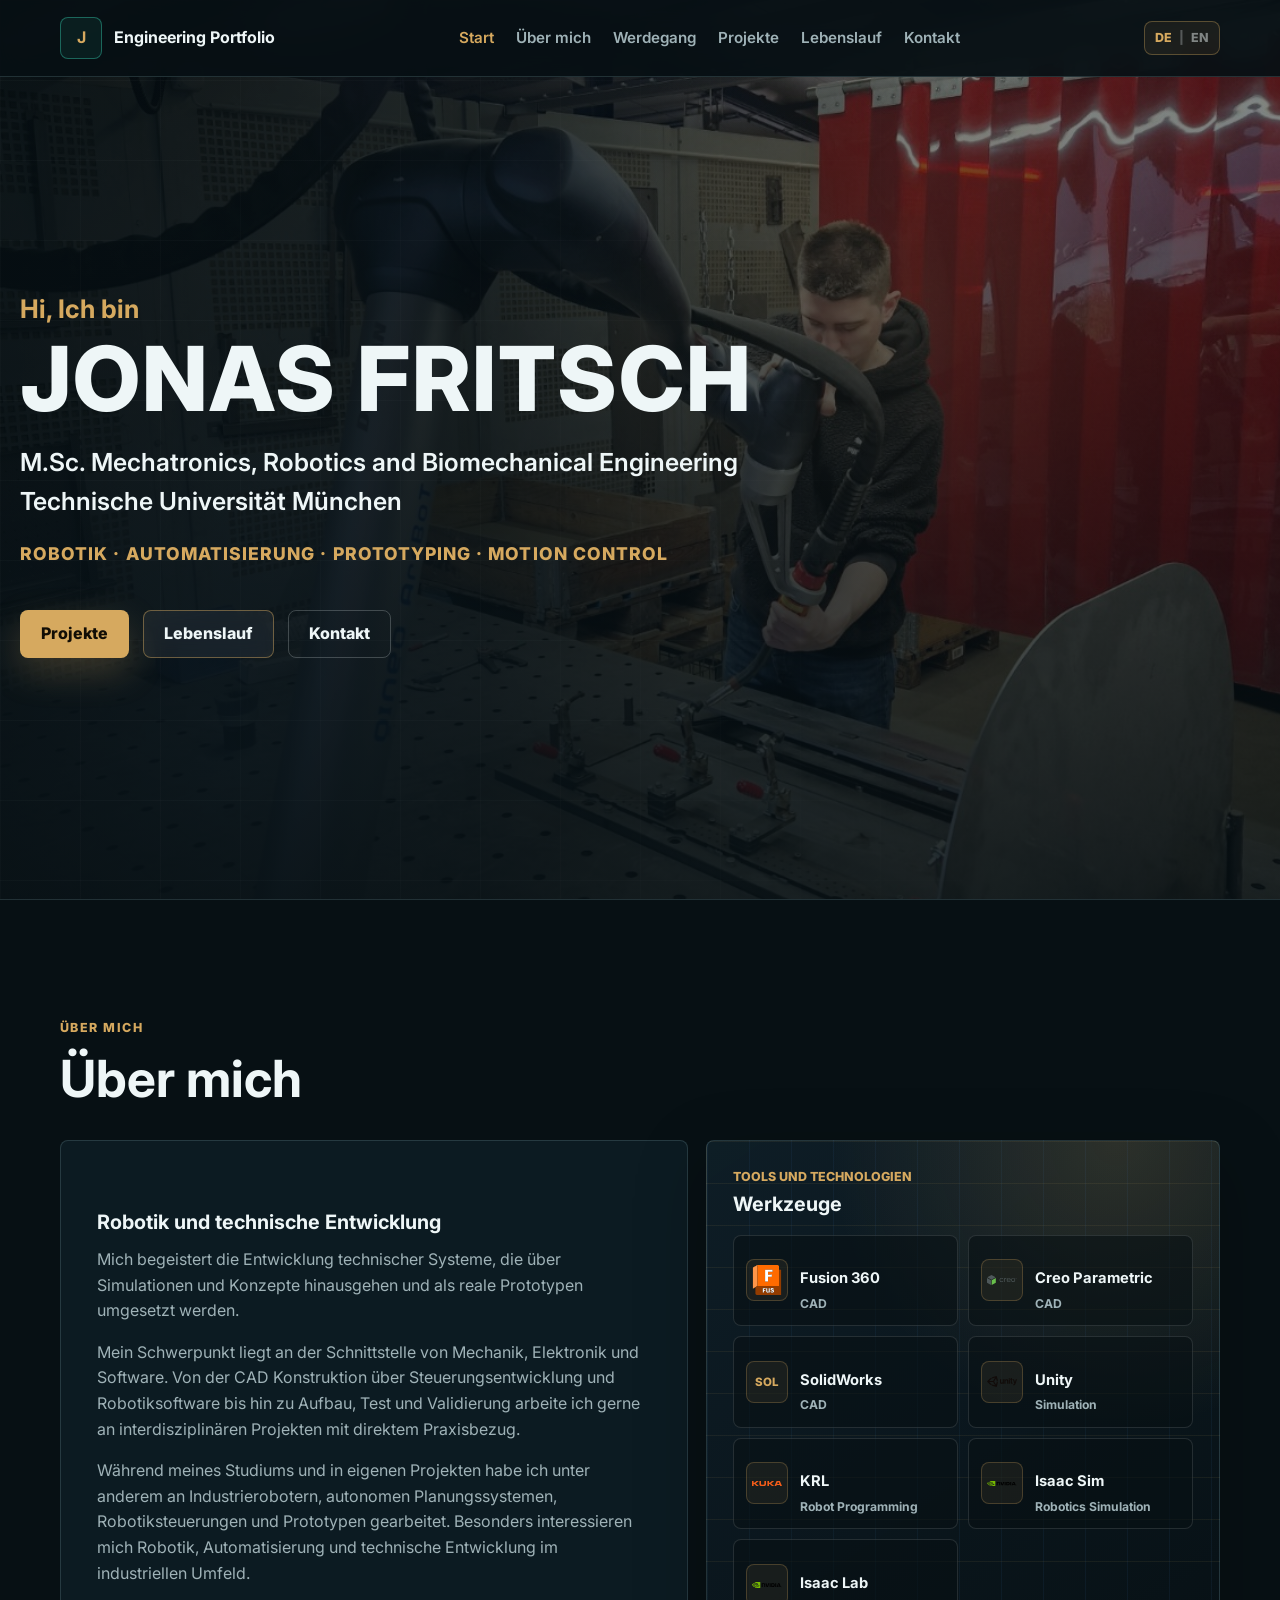
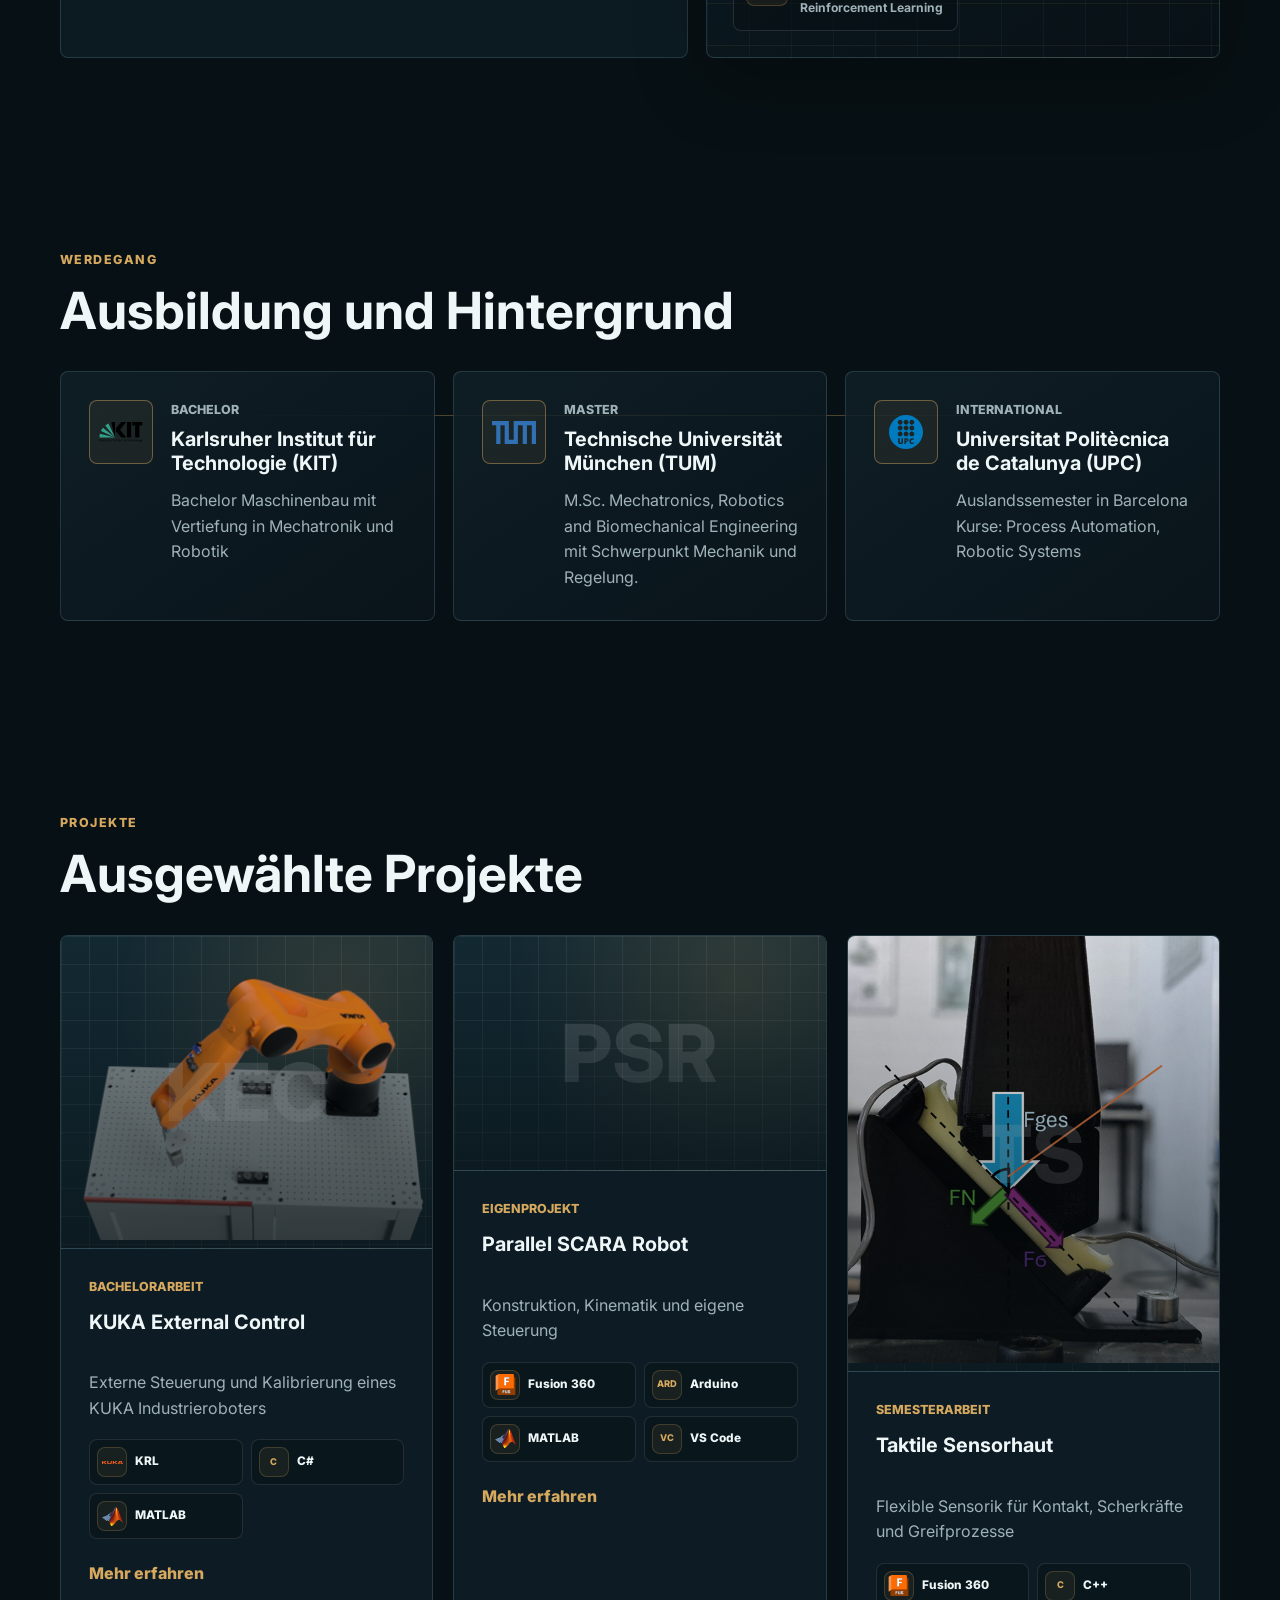
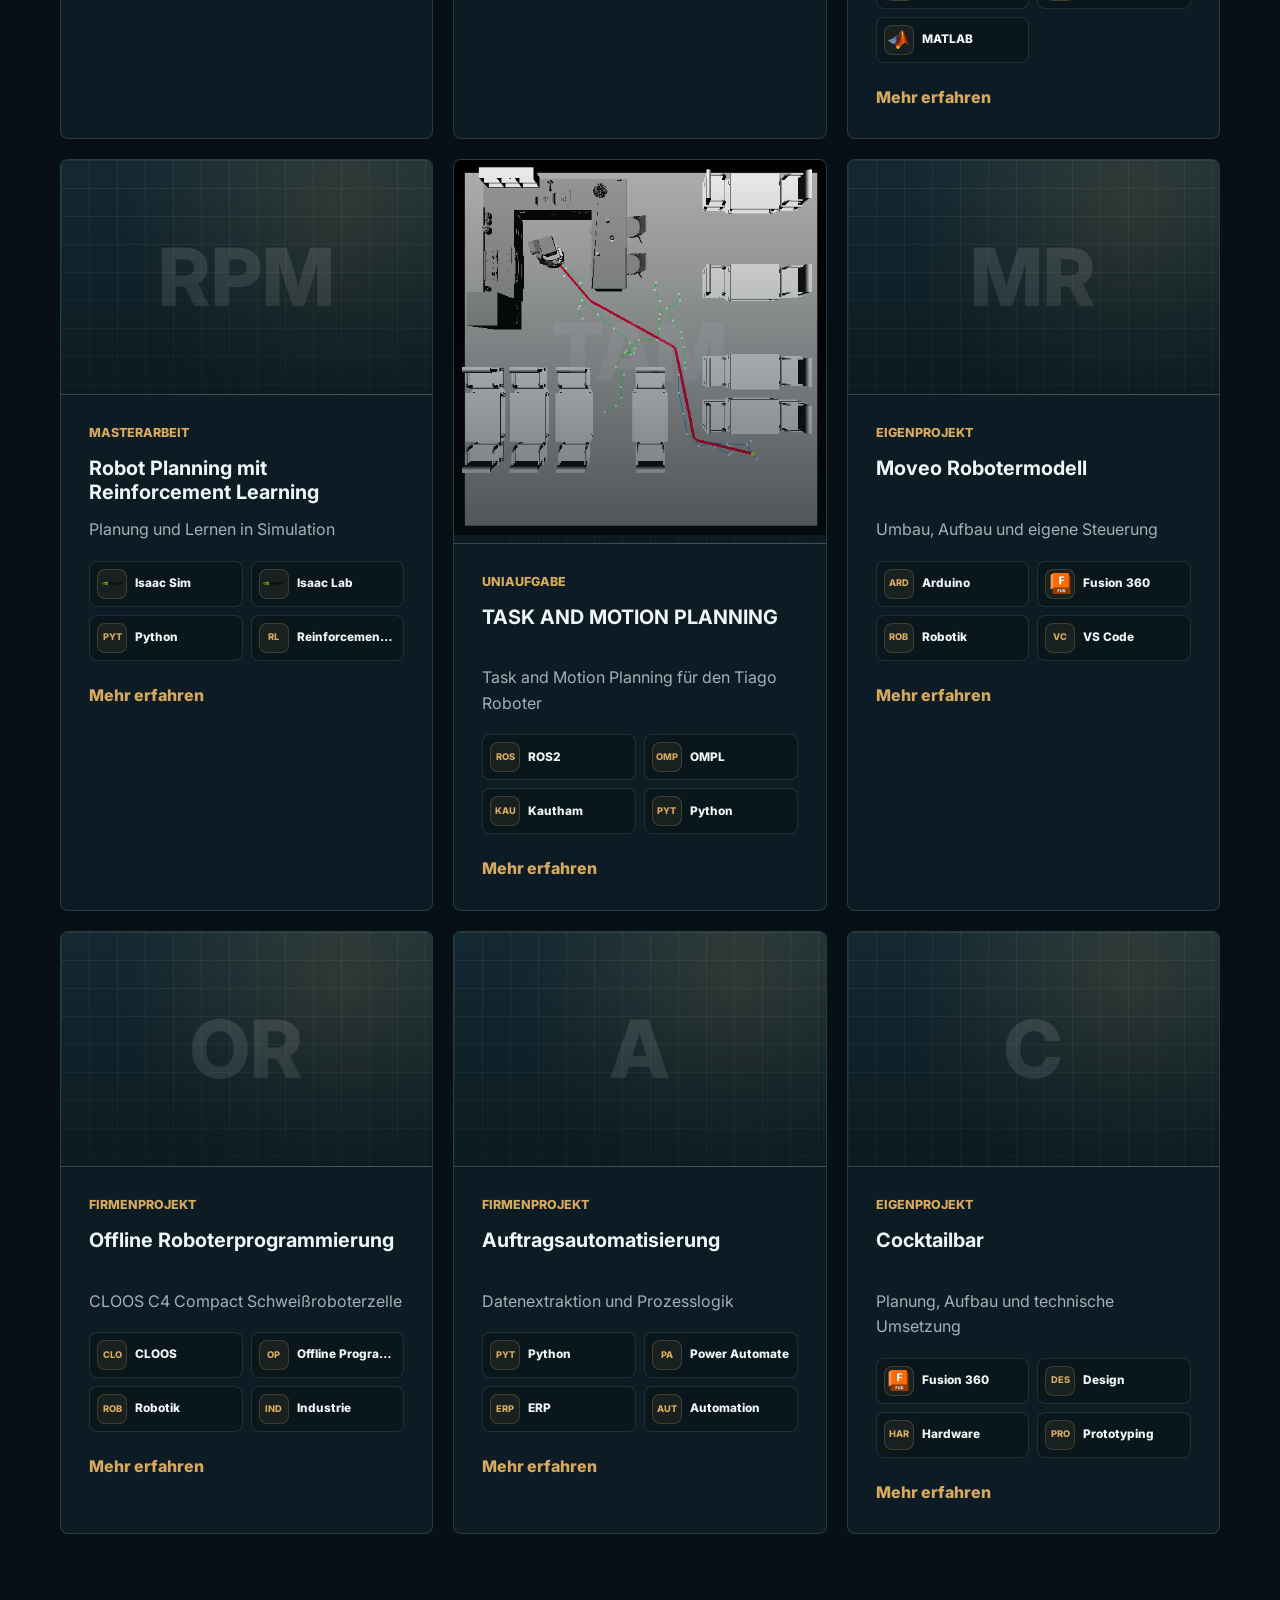
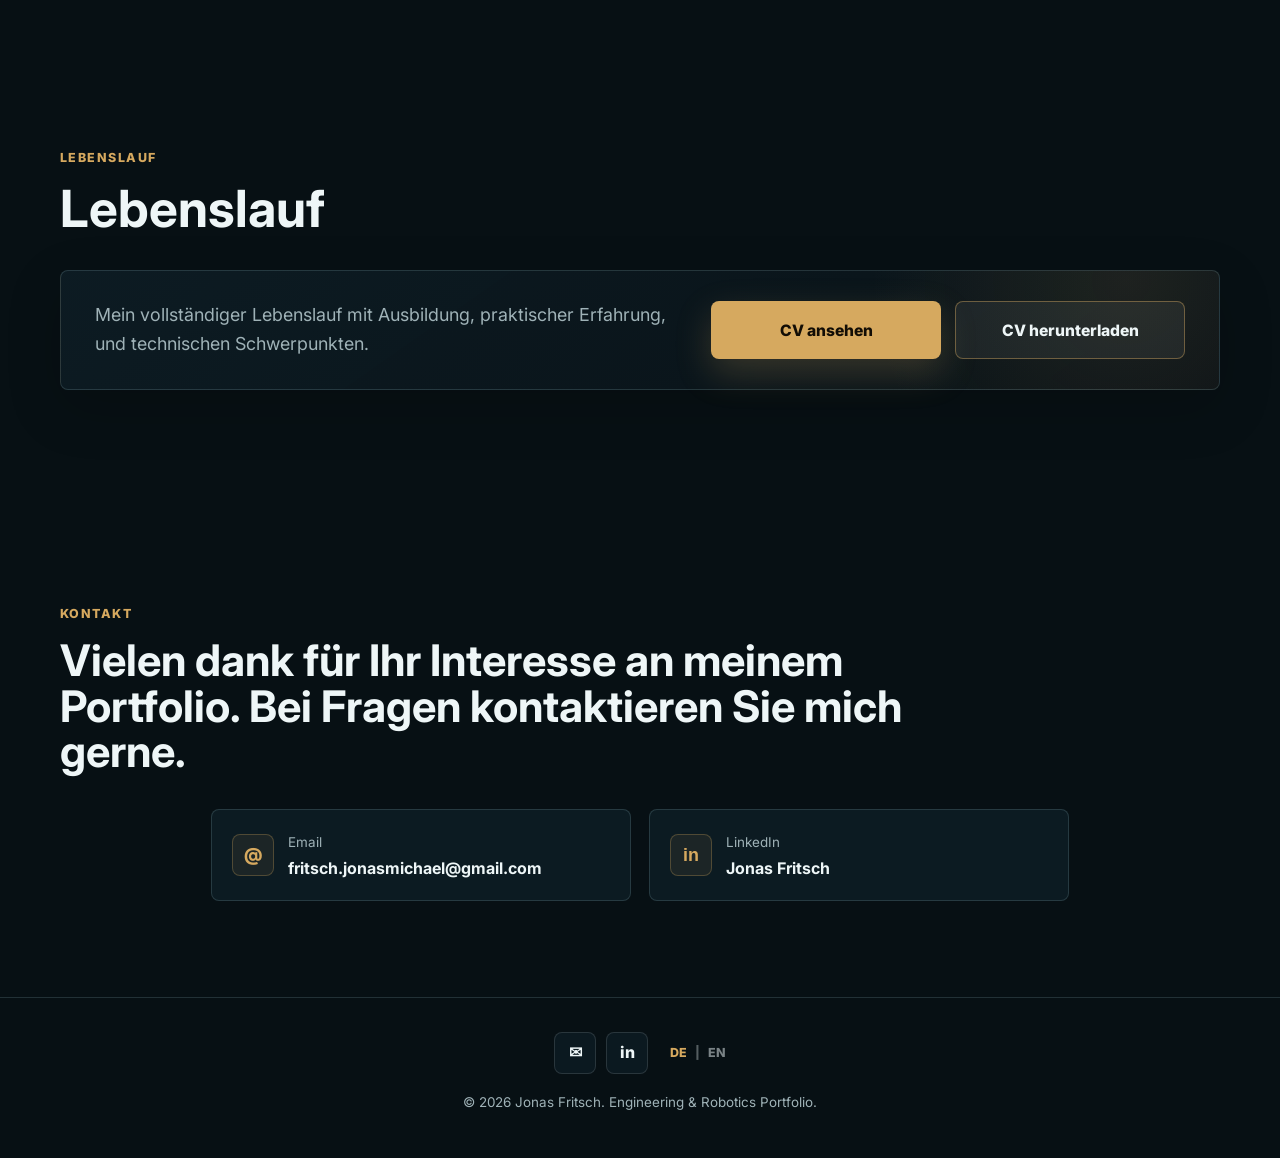
==== commit 4bd77b0c: "actulized the content of path planning and added videos in gallerie" ====
--- a/index.html
+++ b/index.html
@@ -8,7 +8,7 @@
   <link rel="preconnect" href="https://fonts.googleapis.com">
   <link rel="preconnect" href="https://fonts.gstatic.com" crossorigin>
   <link href="https://fonts.googleapis.com/css2?family=Inter:wght@400;500;600;700;800&display=swap" rel="stylesheet">
-  <link rel="stylesheet" href="style.css?v=18">
+  <link rel="stylesheet" href="style.css?v=20">
 </head>
 <body>
   <header class="site-header">
@@ -128,11 +128,11 @@
   <script src="projects/content/parallel-scara.js?v=4"></script>
   <script src="projects/content/tactile-skin.js?v=5"></script>
   <script src="projects/content/robot-planning-rl.js?v=4"></script>
-  <script src="projects/content/path-planning.js?v=4"></script>
+  <script src="projects/content/path-planning.js?v=7"></script>
   <script src="projects/content/moveo-robot.js?v=4"></script>
   <script src="projects/content/ccloos-c4-compact.js?v=4"></script>
   <script src="projects/content/order-automation.js?v=4"></script>
   <script src="projects/content/cocktailbar.js?v=4"></script>
-  <script src="script.js?v=20"></script>
+  <script src="script.js?v=22"></script>
 </body>
 </html>
--- a/style.css
+++ b/style.css
@@ -985,7 +985,8 @@
 
 .project-hero-media img,
 .project-timeline-media img,
-.gallery-item img {
+.gallery-item img,
+.gallery-item video {
   position: relative;
   z-index: 1;
   width: 100%;
@@ -1146,11 +1147,16 @@
   border-radius: 0;
 }
 
-.timeline-image-cell img {
+.timeline-image-cell img,
+.timeline-image-cell video {
+  width: 100%;
+  height: 100%;
+  object-fit: cover;
   transition: filter 0.22s ease, transform 0.28s ease;
 }
 
-.timeline-image-cell:hover img {
+.timeline-image-cell:hover img,
+.timeline-image-cell:hover video {
   filter: brightness(1.1) contrast(1.06);
   transform: scale(1.03);
 }
@@ -1190,7 +1196,8 @@
   height: min(84vh, 820px);
 }
 
-.project-lightbox-dialog img {
+.project-lightbox-dialog img,
+.project-lightbox-dialog video {
   max-width: 100%;
   max-height: 100%;
   border: 1px solid rgba(238, 246, 247, 0.14);
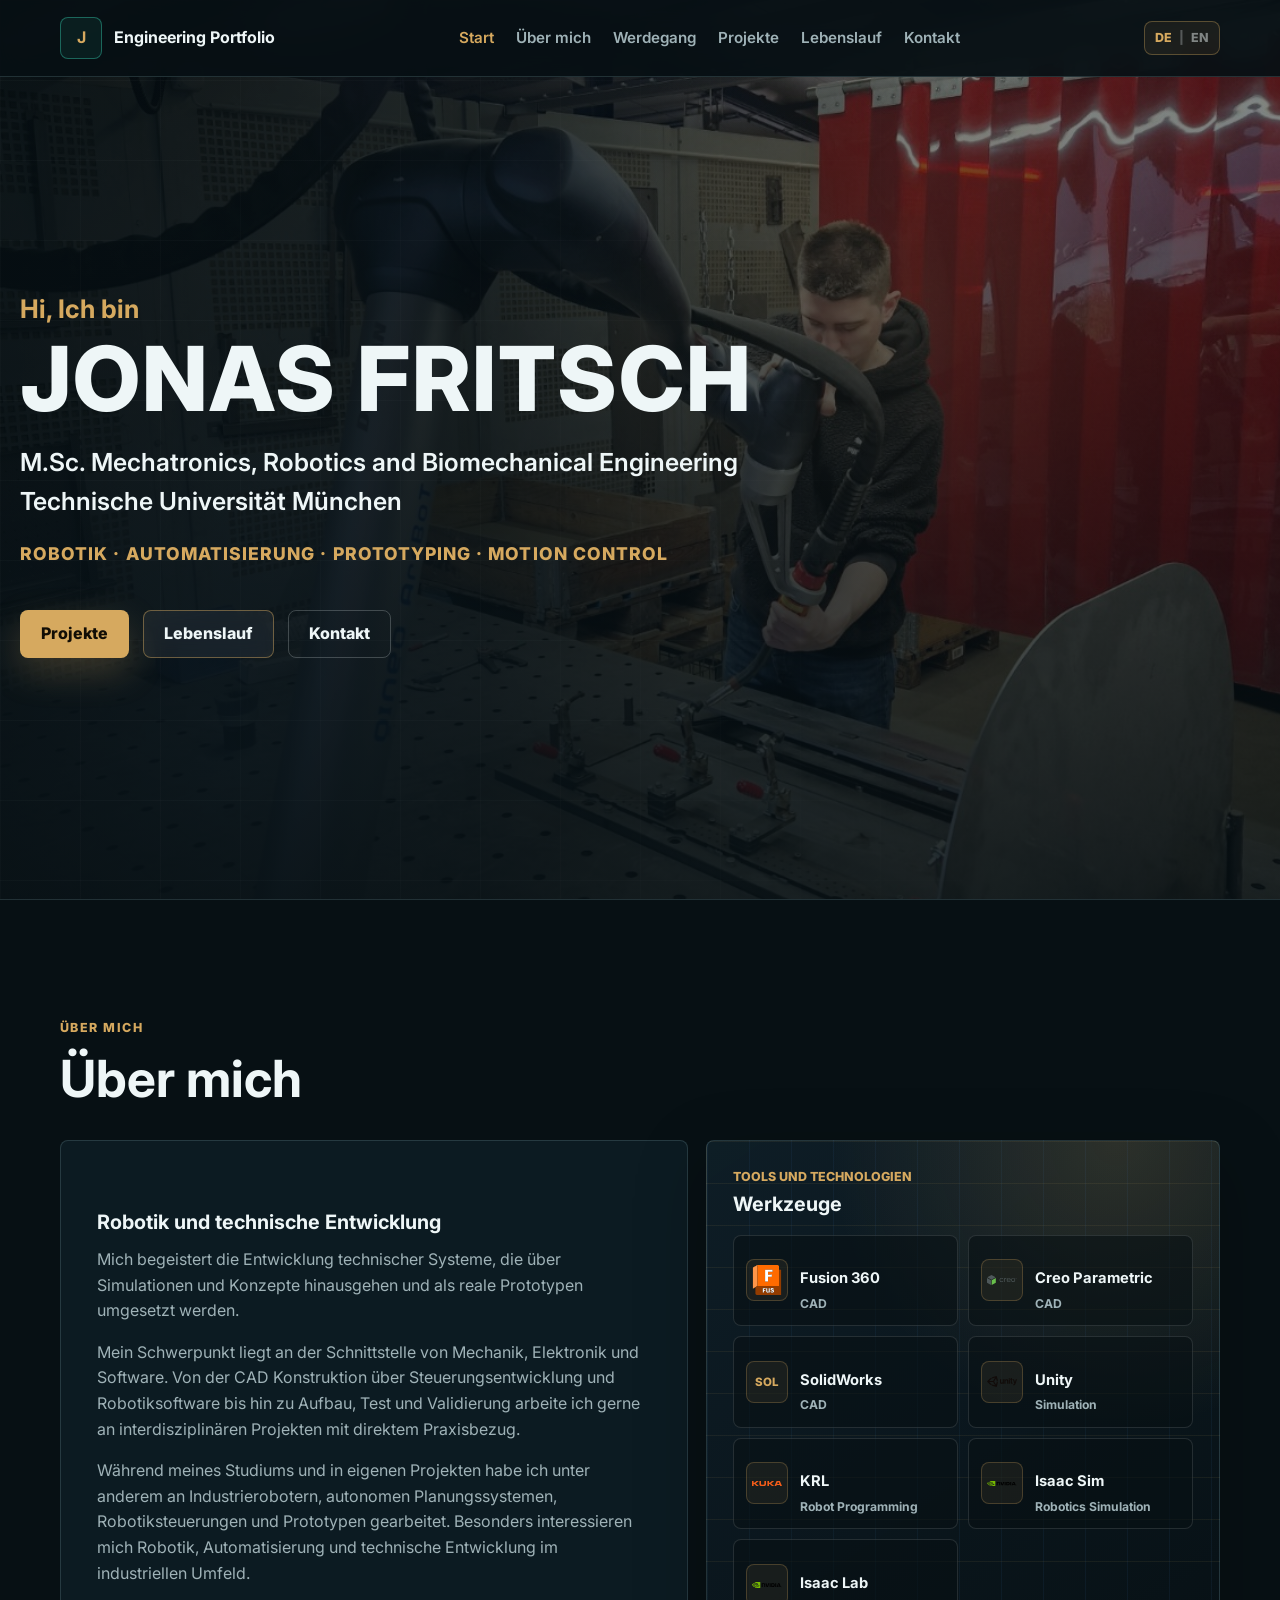
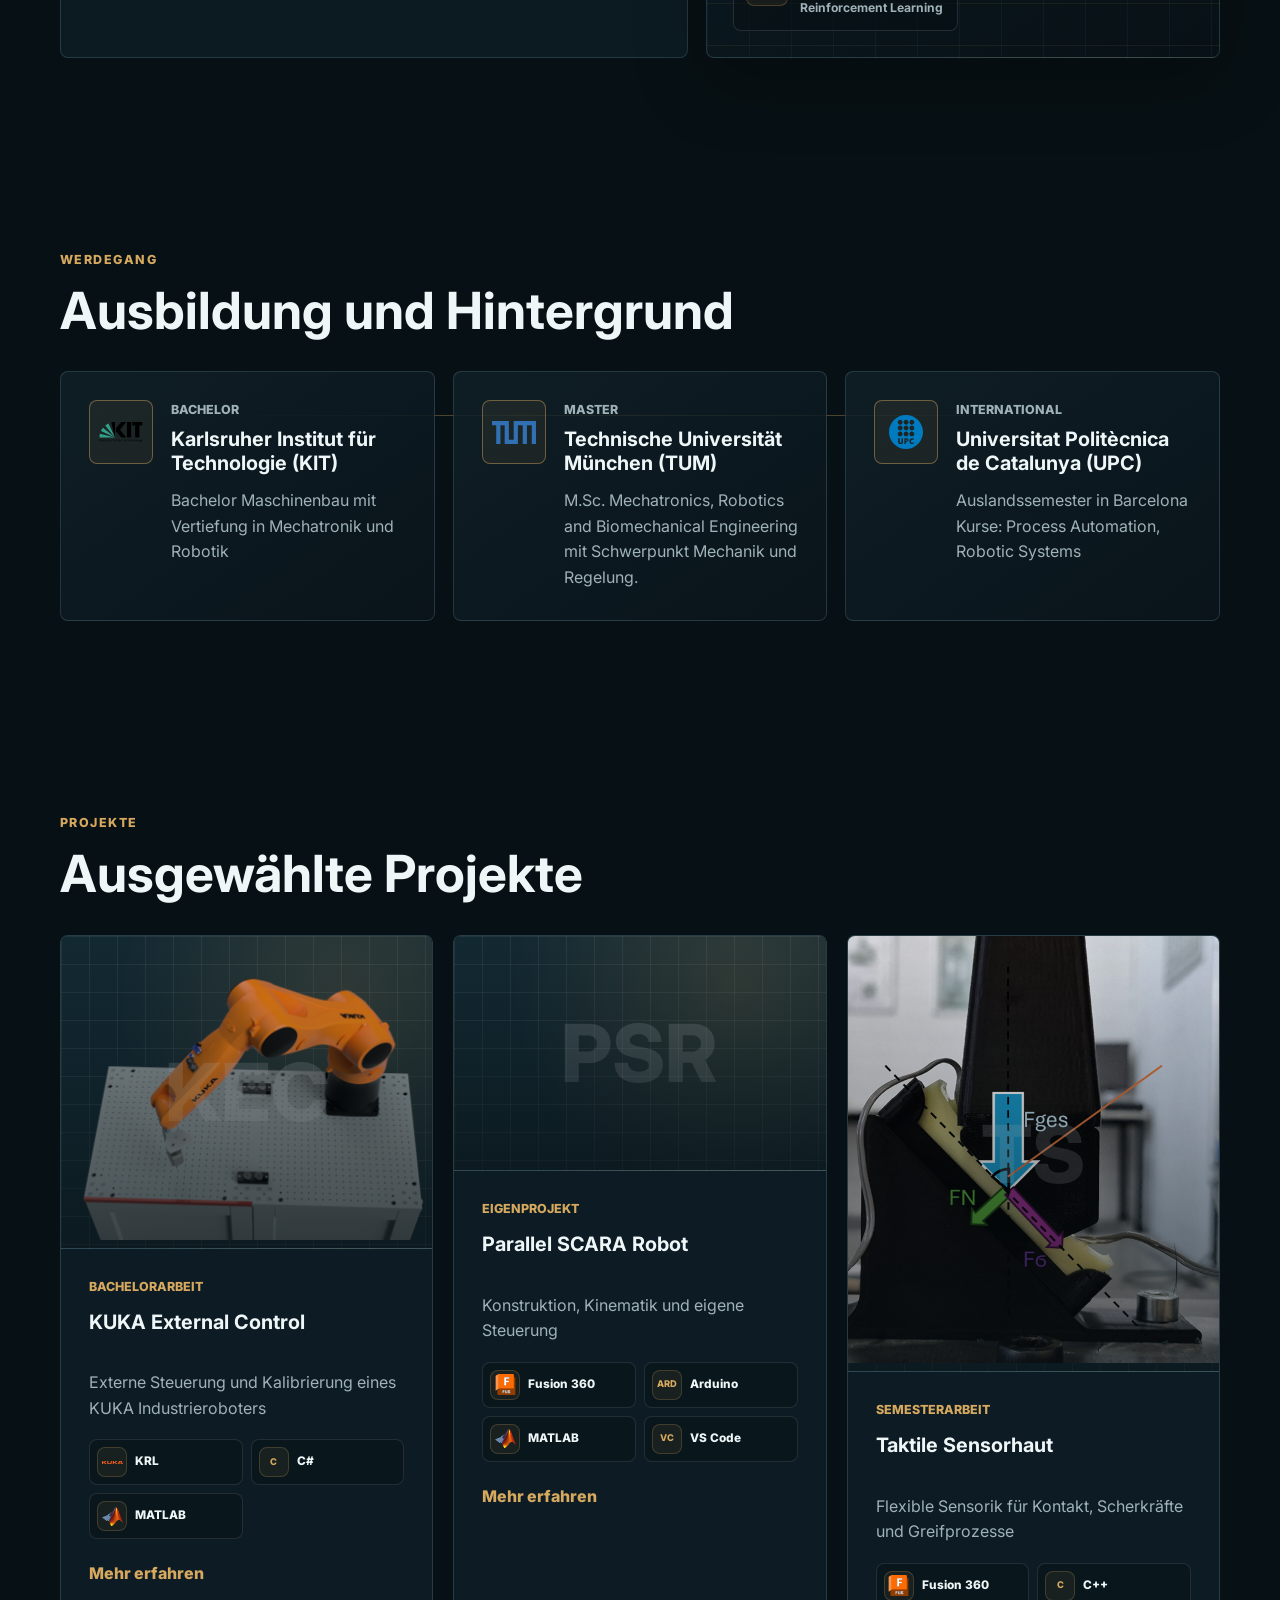
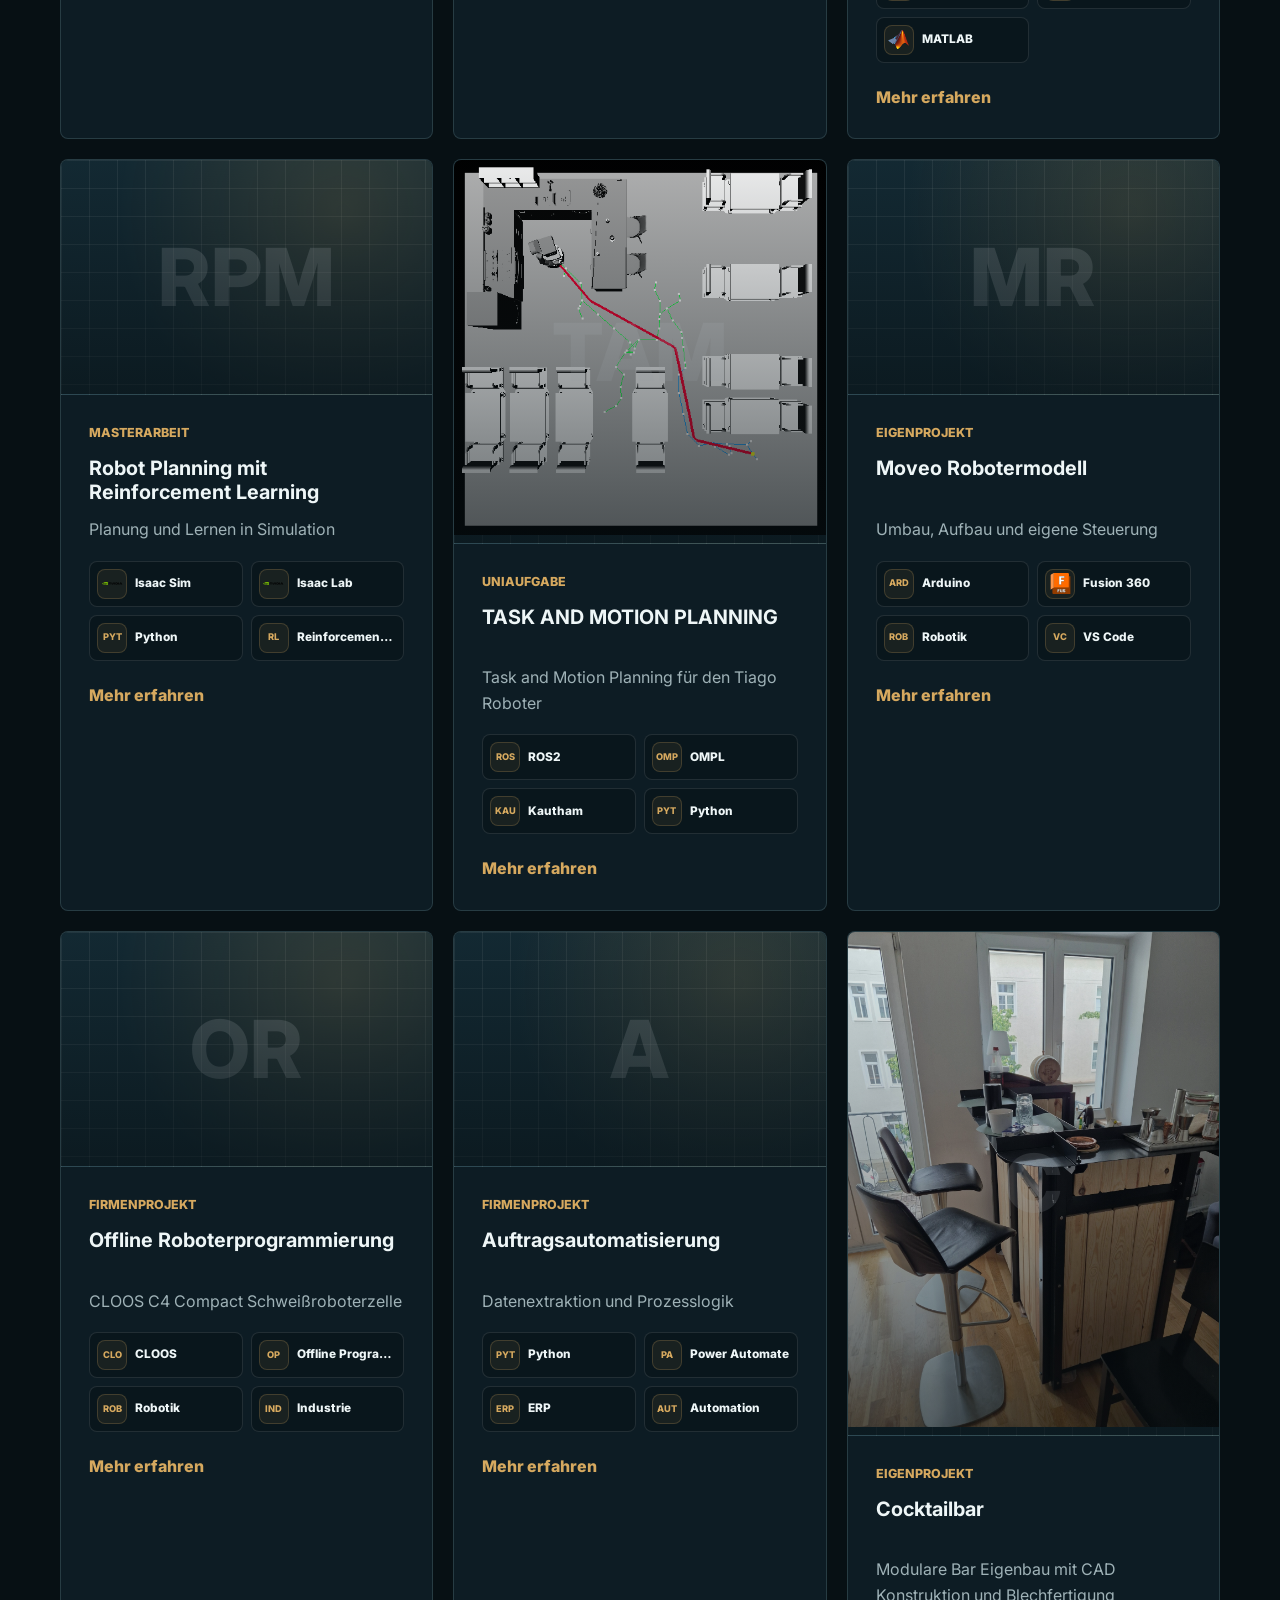
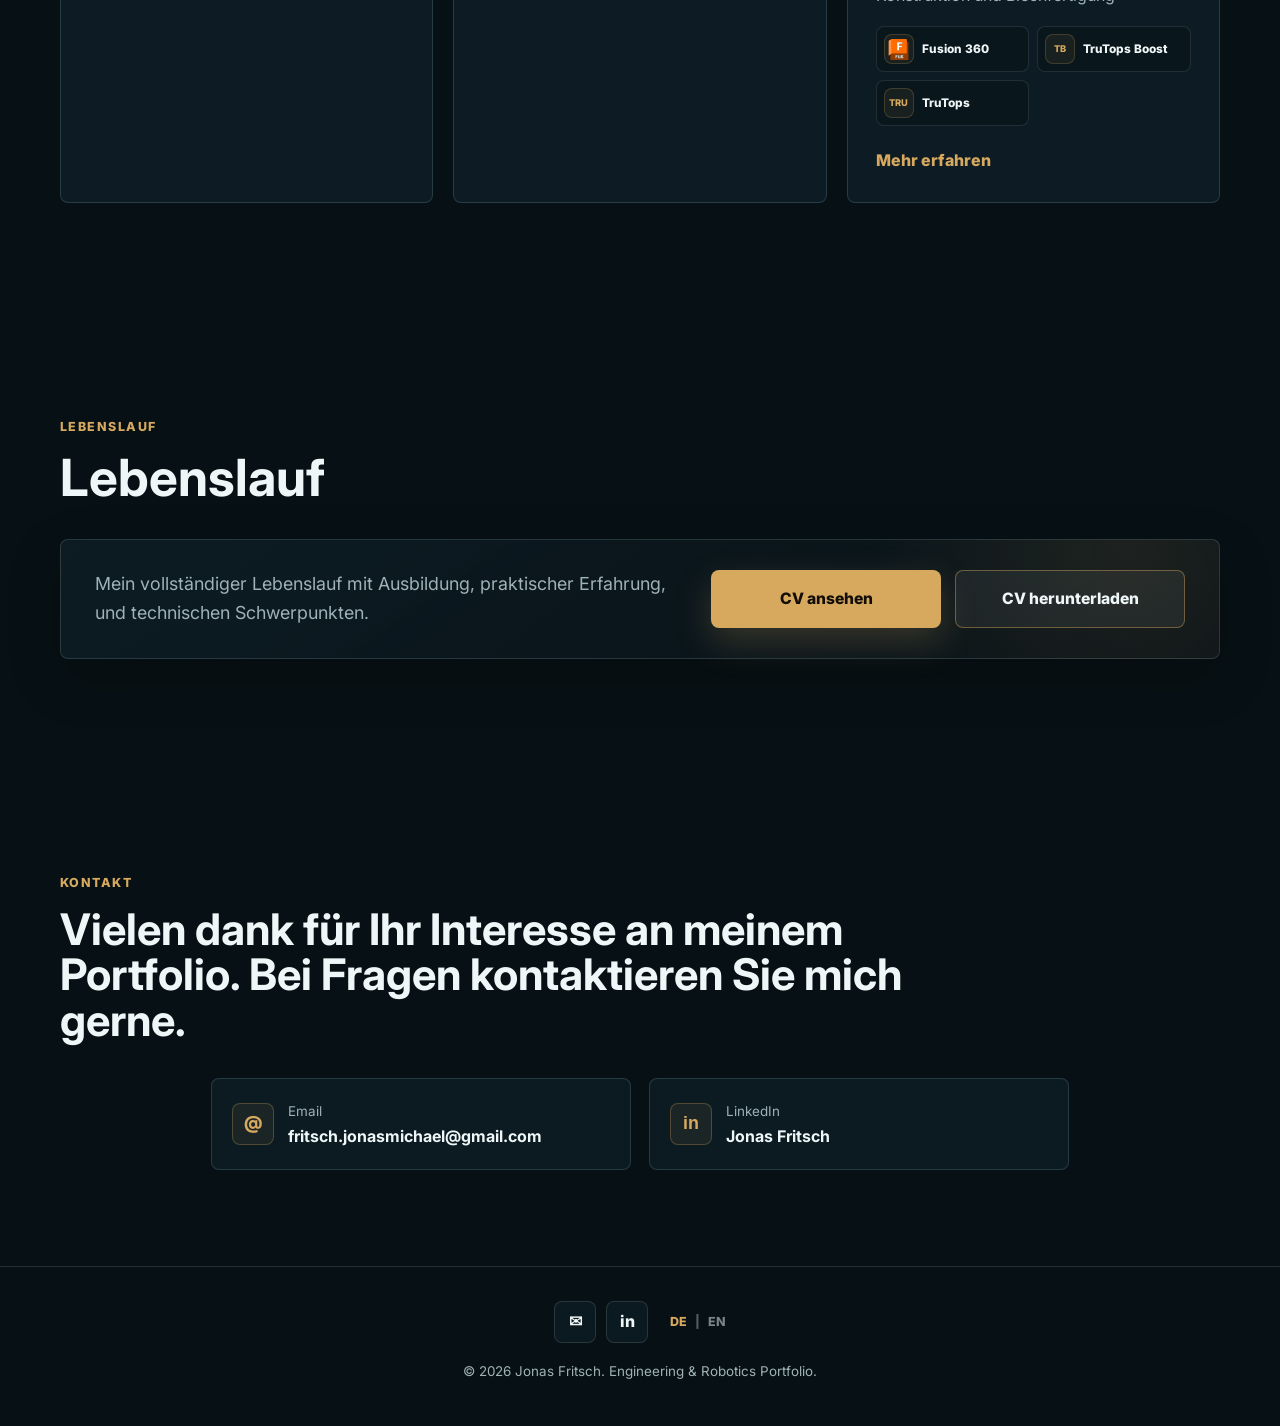
==== commit b76b35bf: "added englisch content on cocktailbar" ====
--- a/index.html
+++ b/index.html
@@ -132,7 +132,7 @@
   <script src="projects/content/moveo-robot.js?v=4"></script>
   <script src="projects/content/ccloos-c4-compact.js?v=4"></script>
   <script src="projects/content/order-automation.js?v=4"></script>
-  <script src="projects/content/cocktailbar.js?v=4"></script>
-  <script src="script.js?v=22"></script>
+  <script src="projects/content/cocktailbar.js?v=5"></script>
+  <script src="script.js?v=23"></script>
 </body>
 </html>
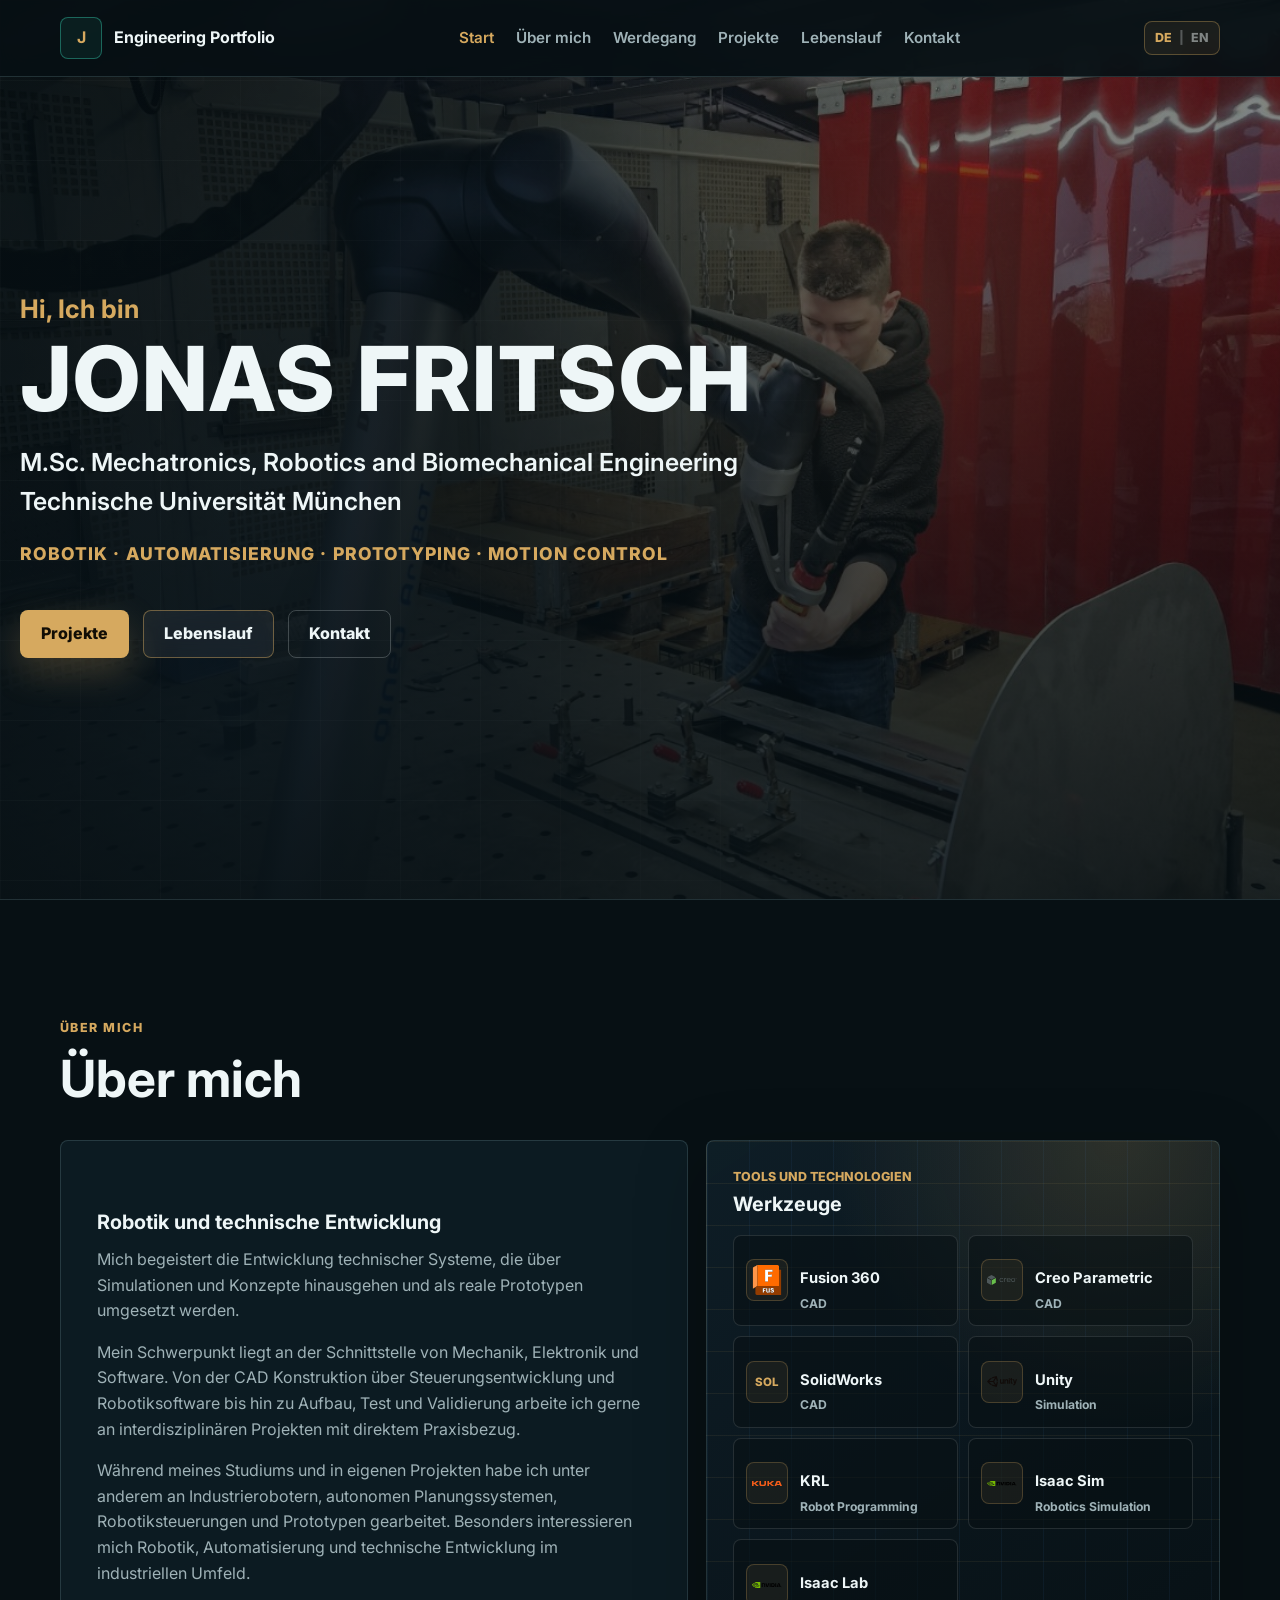
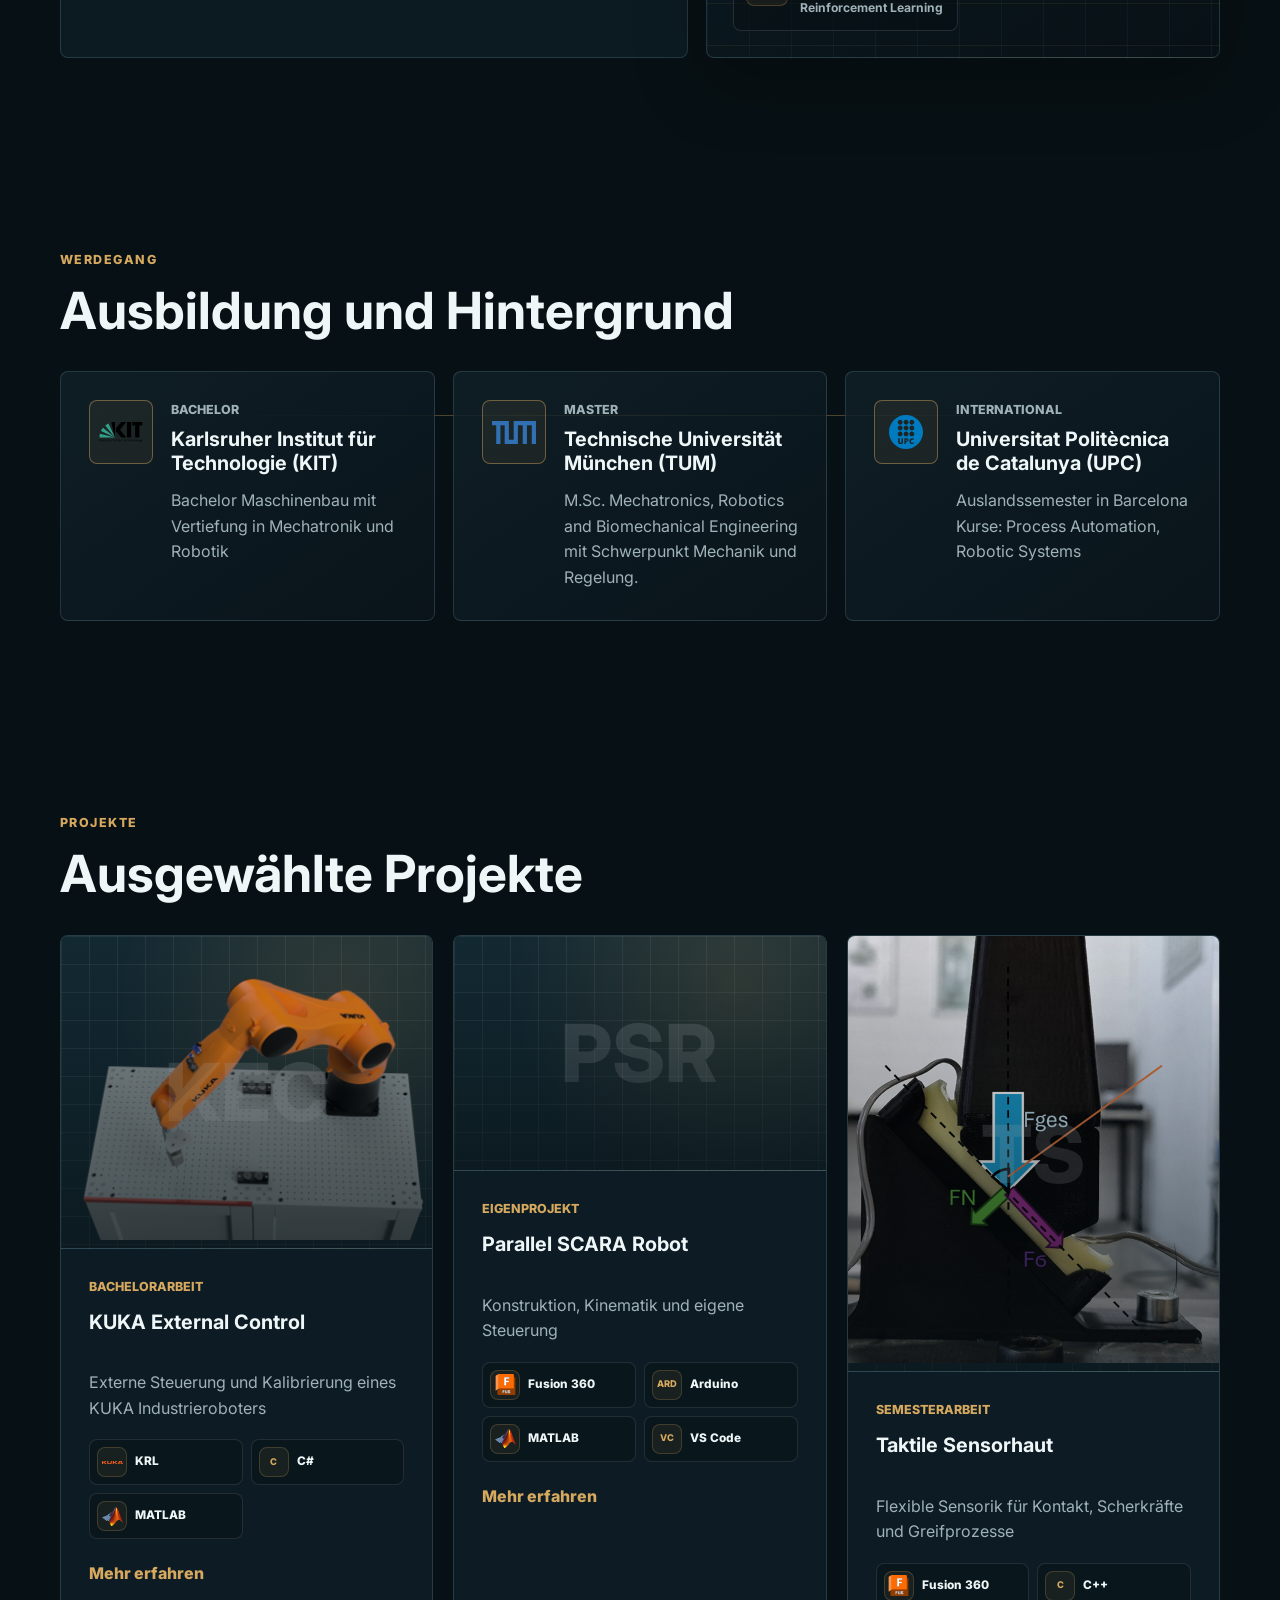
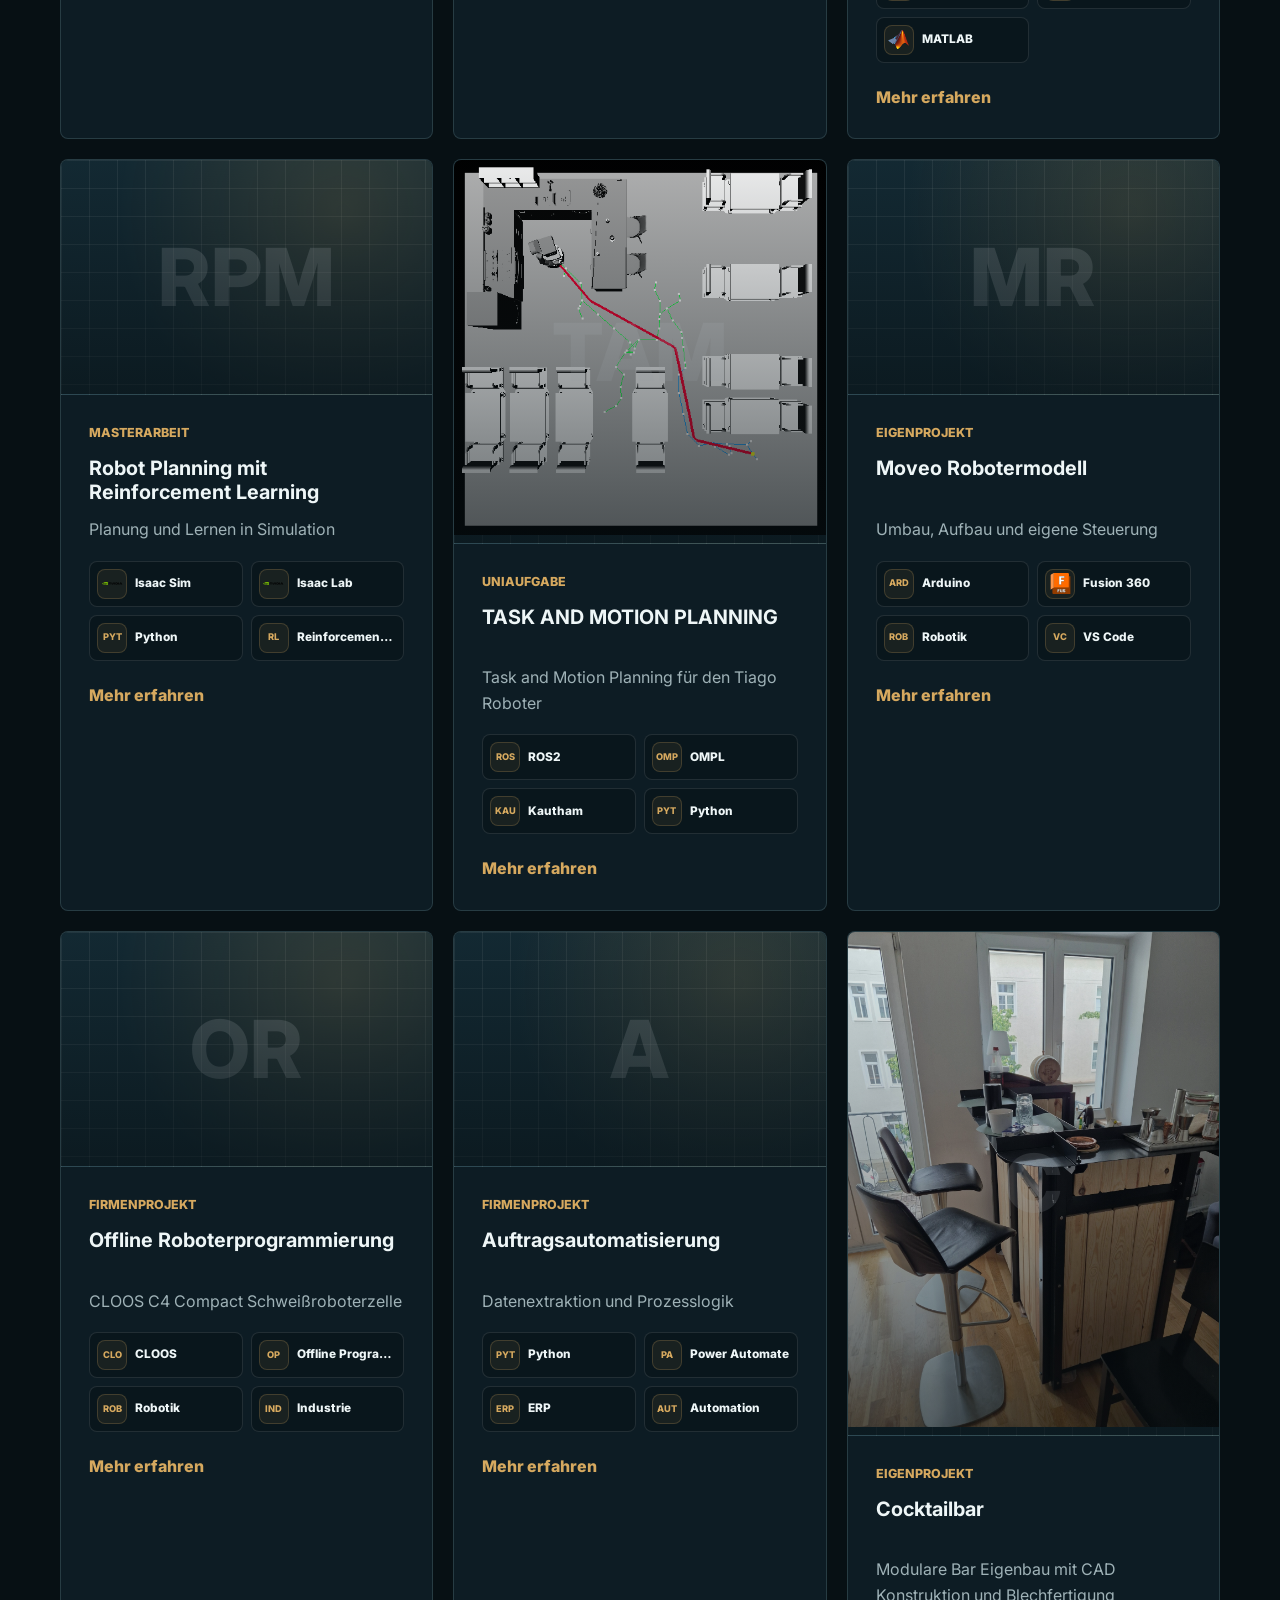
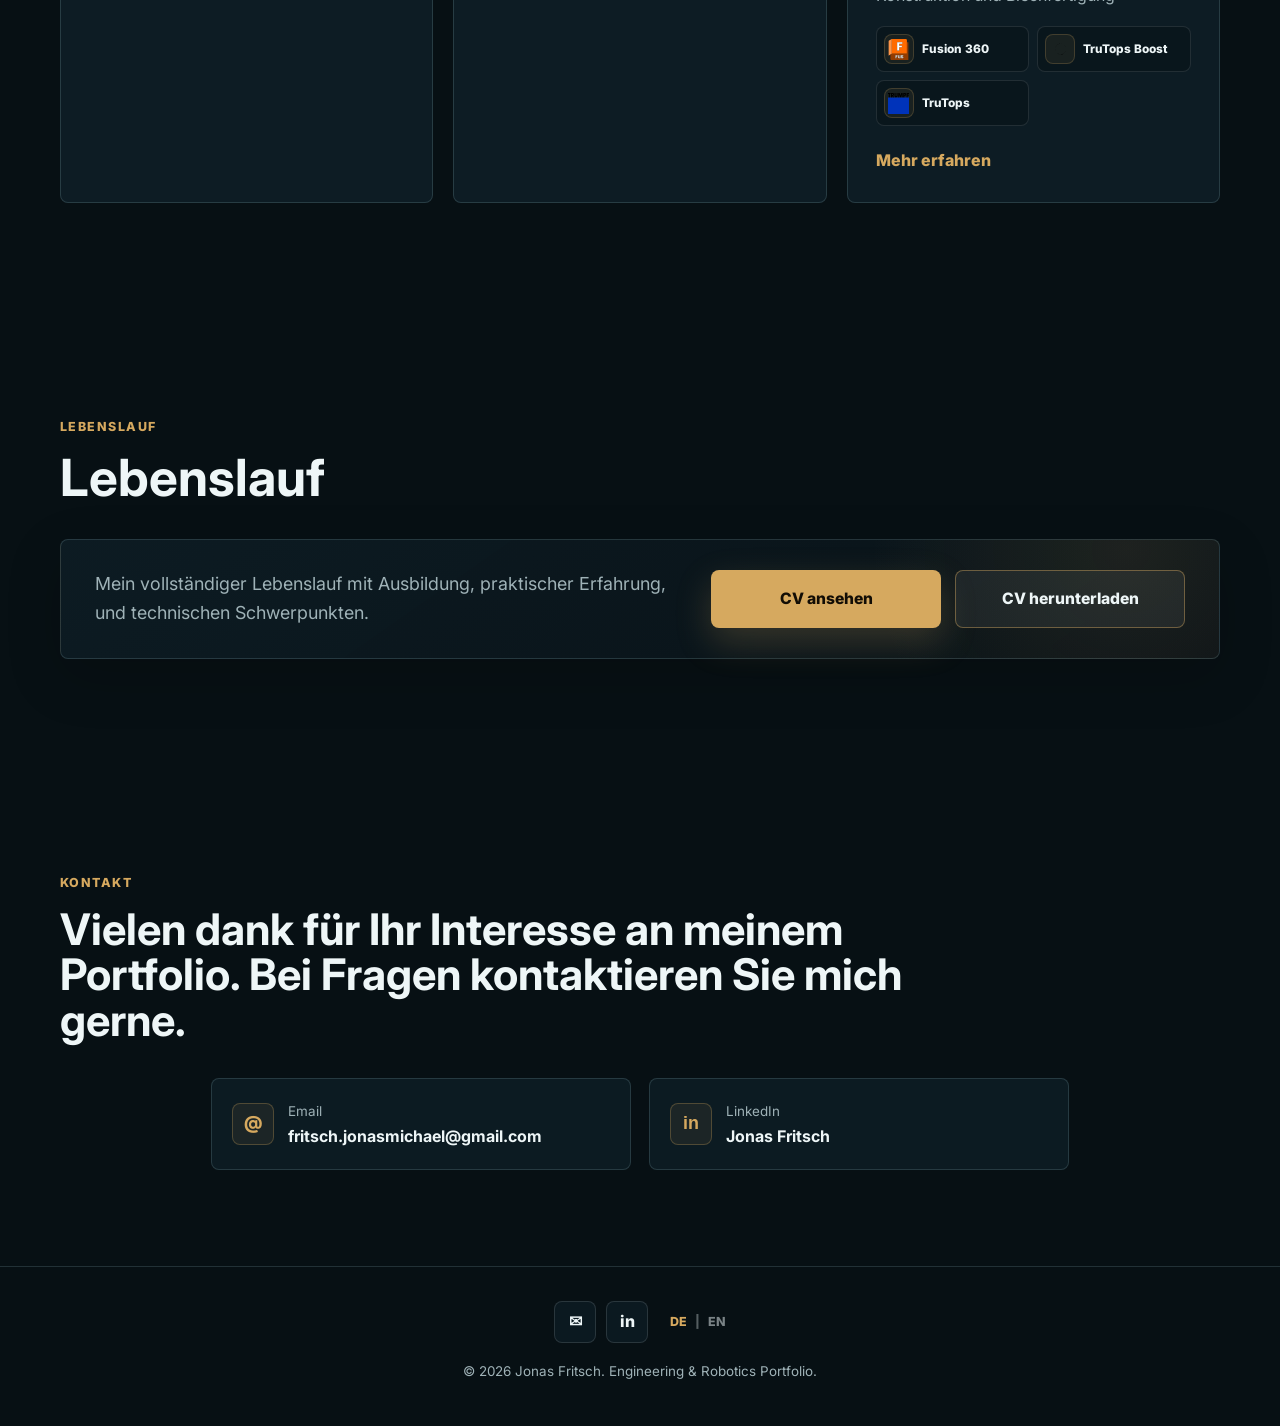
==== commit 74f6273a: "added Trump to tools" ====
--- a/index.html
+++ b/index.html
@@ -133,6 +133,6 @@
   <script src="projects/content/ccloos-c4-compact.js?v=4"></script>
   <script src="projects/content/order-automation.js?v=4"></script>
   <script src="projects/content/cocktailbar.js?v=5"></script>
-  <script src="script.js?v=23"></script>
+  <script src="script.js?v=24"></script>
 </body>
 </html>
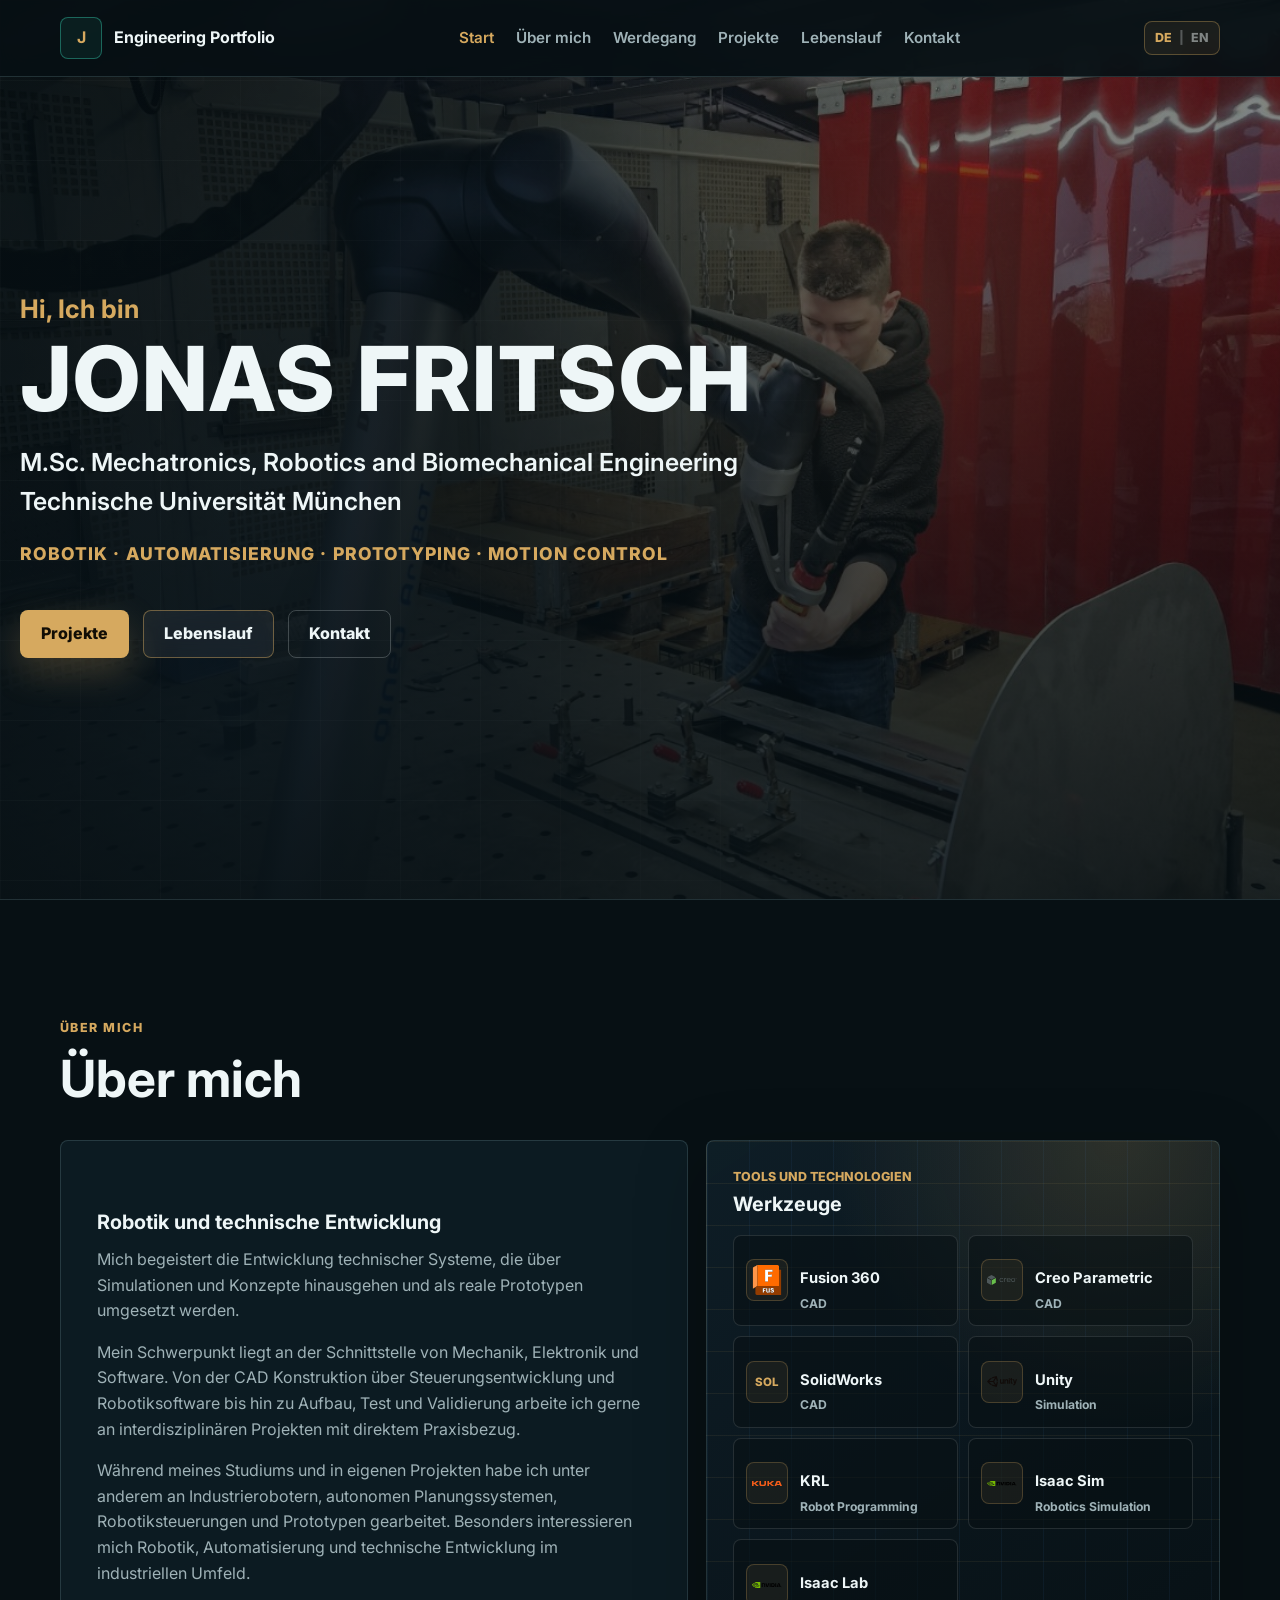
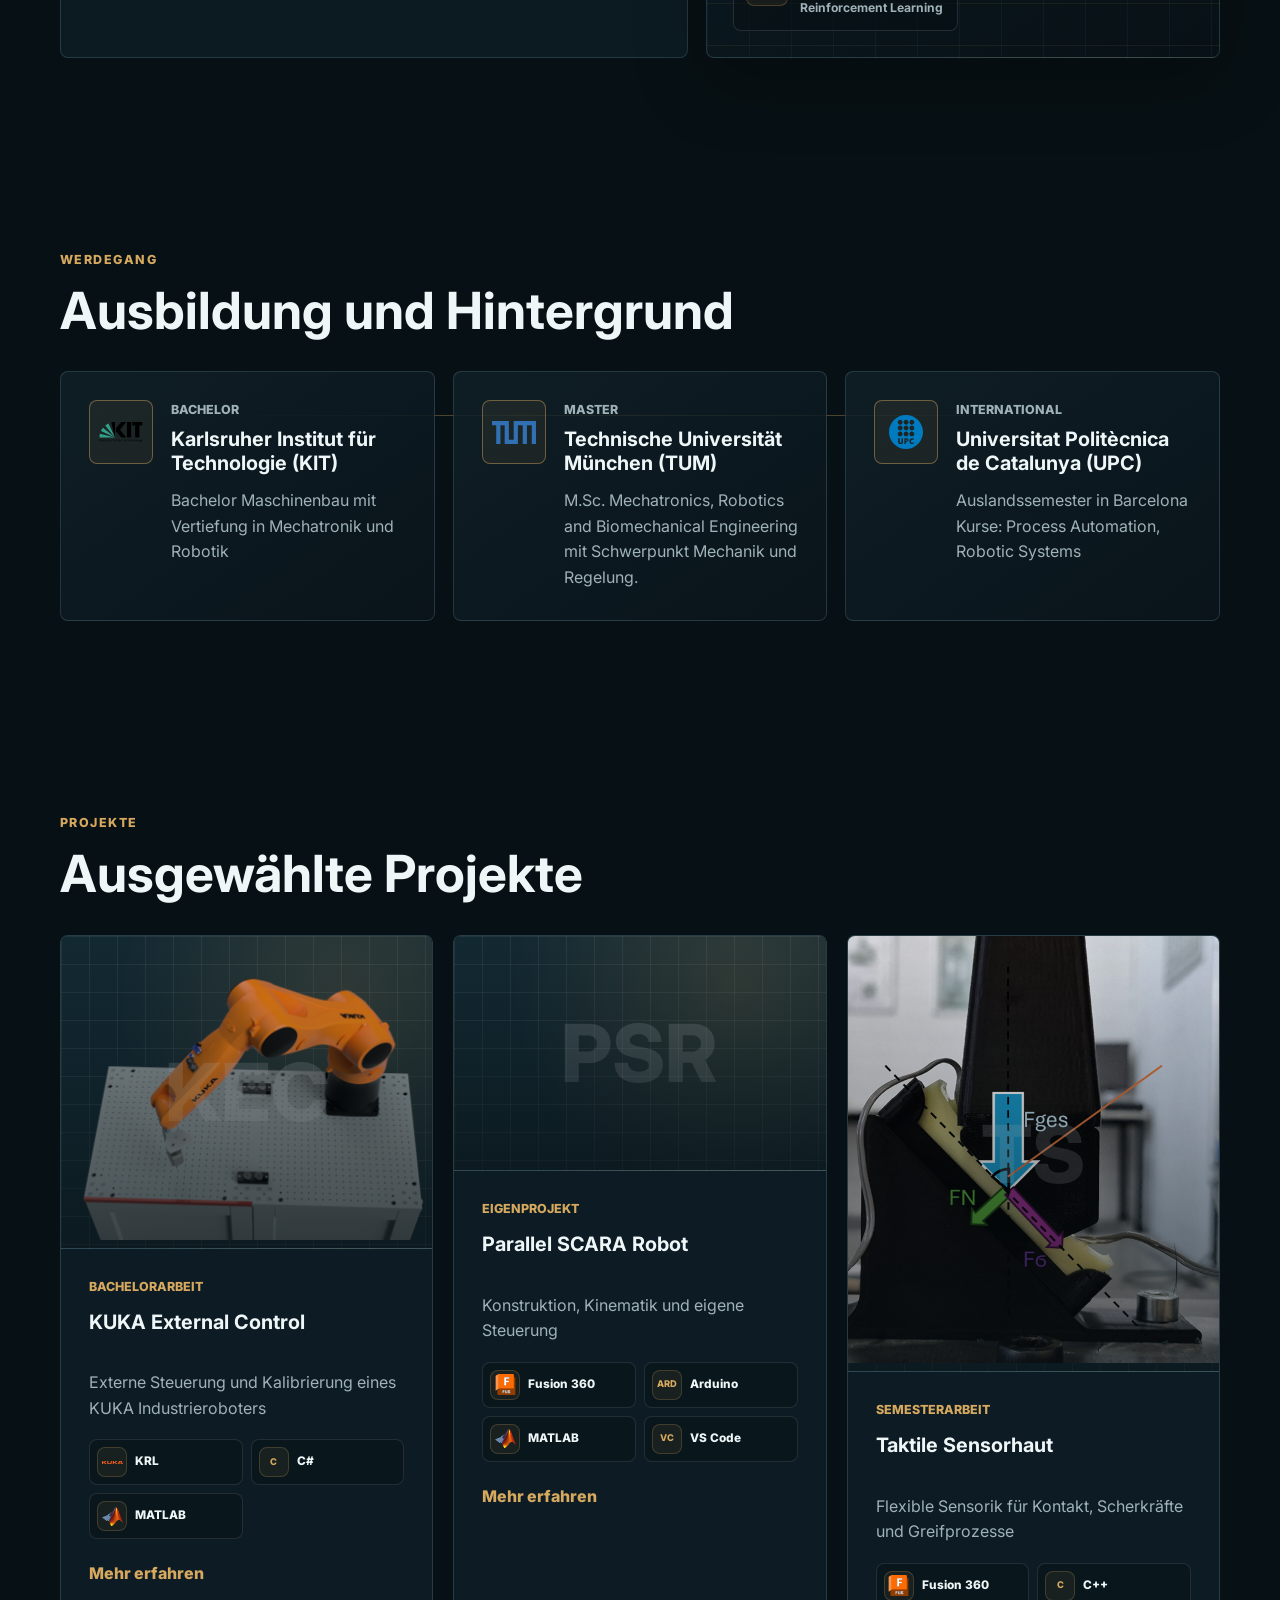
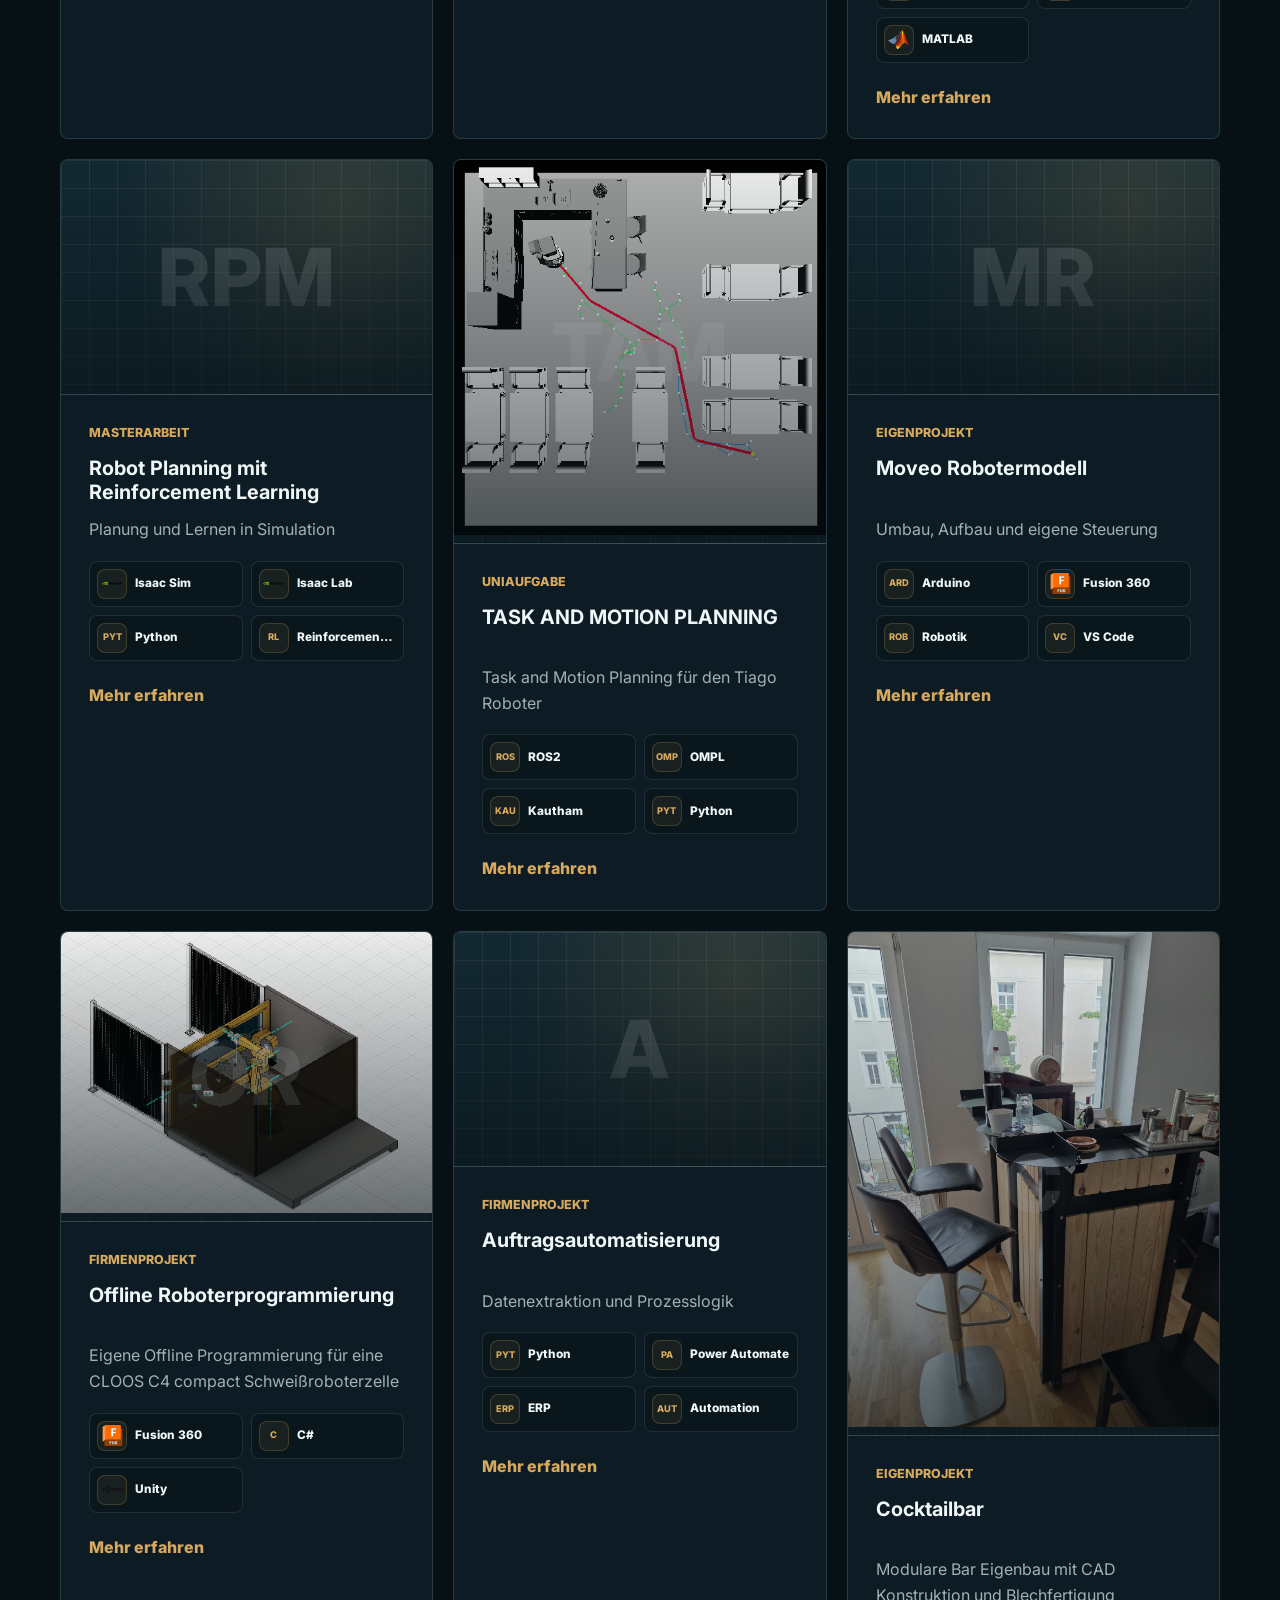
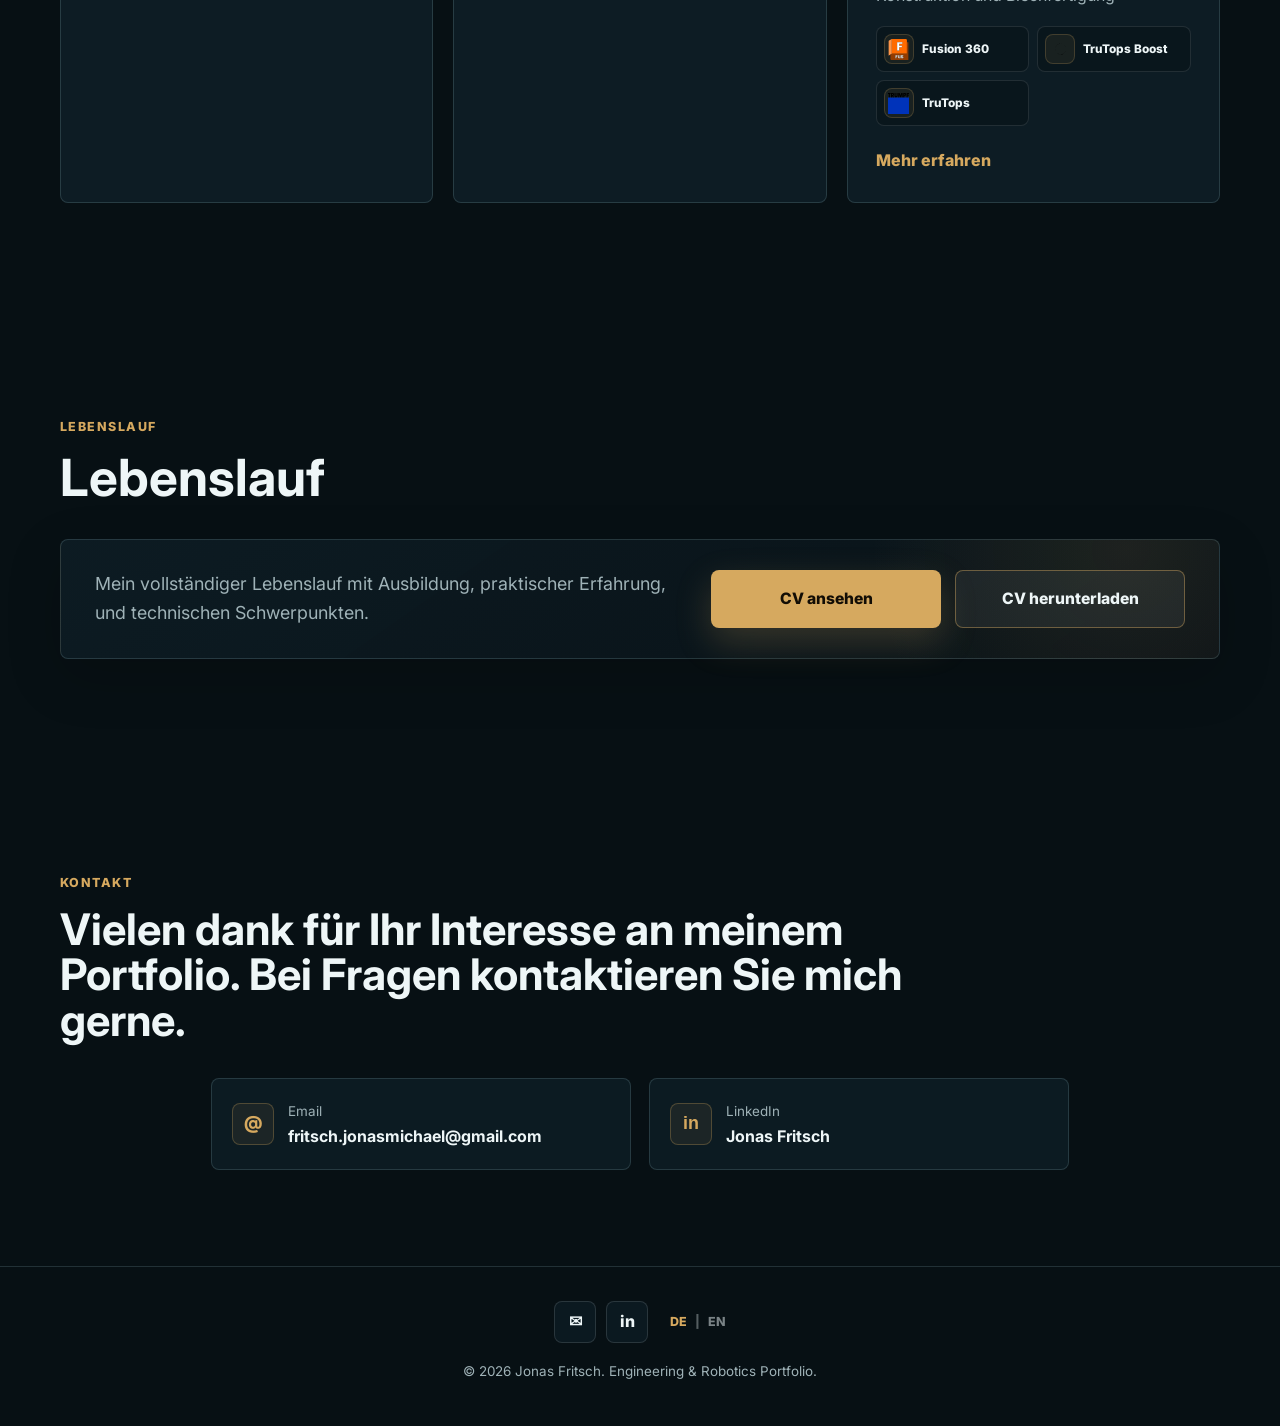
==== commit fabc2d4c: "added content to offline programming" ====
--- a/index.html
+++ b/index.html
@@ -8,7 +8,7 @@
   <link rel="preconnect" href="https://fonts.googleapis.com">
   <link rel="preconnect" href="https://fonts.gstatic.com" crossorigin>
   <link href="https://fonts.googleapis.com/css2?family=Inter:wght@400;500;600;700;800&display=swap" rel="stylesheet">
-  <link rel="stylesheet" href="style.css?v=20">
+  <link rel="stylesheet" href="style.css?v=21">
 </head>
 <body>
   <header class="site-header">
@@ -130,7 +130,7 @@
   <script src="projects/content/robot-planning-rl.js?v=4"></script>
   <script src="projects/content/path-planning.js?v=7"></script>
   <script src="projects/content/moveo-robot.js?v=4"></script>
-  <script src="projects/content/ccloos-c4-compact.js?v=4"></script>
+  <script src="projects/content/ccloos-c4-compact.js?v=5"></script>
   <script src="projects/content/order-automation.js?v=4"></script>
   <script src="projects/content/cocktailbar.js?v=5"></script>
   <script src="script.js?v=24"></script>
--- a/style.css
+++ b/style.css
@@ -1192,18 +1192,28 @@
   z-index: 1;
   display: grid;
   place-items: center;
-  width: min(92vw, 1180px);
-  height: min(84vh, 820px);
+  width: min(calc(100vw - 96px), 1400px);
+  height: min(calc(100dvh - 140px), 900px);
+  min-height: 0;
 }
 
 .project-lightbox-dialog img,
 .project-lightbox-dialog video {
-  max-width: 100%;
-  max-height: 100%;
+  display: block;
+  width: 100%;
+  height: 100%;
+  min-width: 0;
+  min-height: 0;
   border: 1px solid rgba(238, 246, 247, 0.14);
   border-radius: var(--radius);
   object-fit: contain;
+  object-position: center;
+  background: rgba(2, 7, 10, 0.38);
   box-shadow: 0 28px 90px rgba(0, 0, 0, 0.54);
+}
+
+.project-lightbox-dialog [hidden] {
+  display: none;
 }
 
 .project-lightbox-close,
@@ -1913,8 +1923,8 @@
   }
 
   .project-lightbox-dialog {
-    width: min(88vw, 760px);
-    height: min(78vh, 680px);
+    width: min(calc(100vw - 40px), 900px);
+    height: min(calc(100dvh - 150px), 760px);
   }
 
   .project-lightbox-nav.is-prev {
@@ -2095,6 +2105,11 @@
     right: 0;
   }
 
+  .project-lightbox-dialog {
+    width: calc(100vw - 28px);
+    height: calc(100dvh - 180px);
+  }
+
   .project-lightbox-nav {
     width: 40px;
     height: 40px;
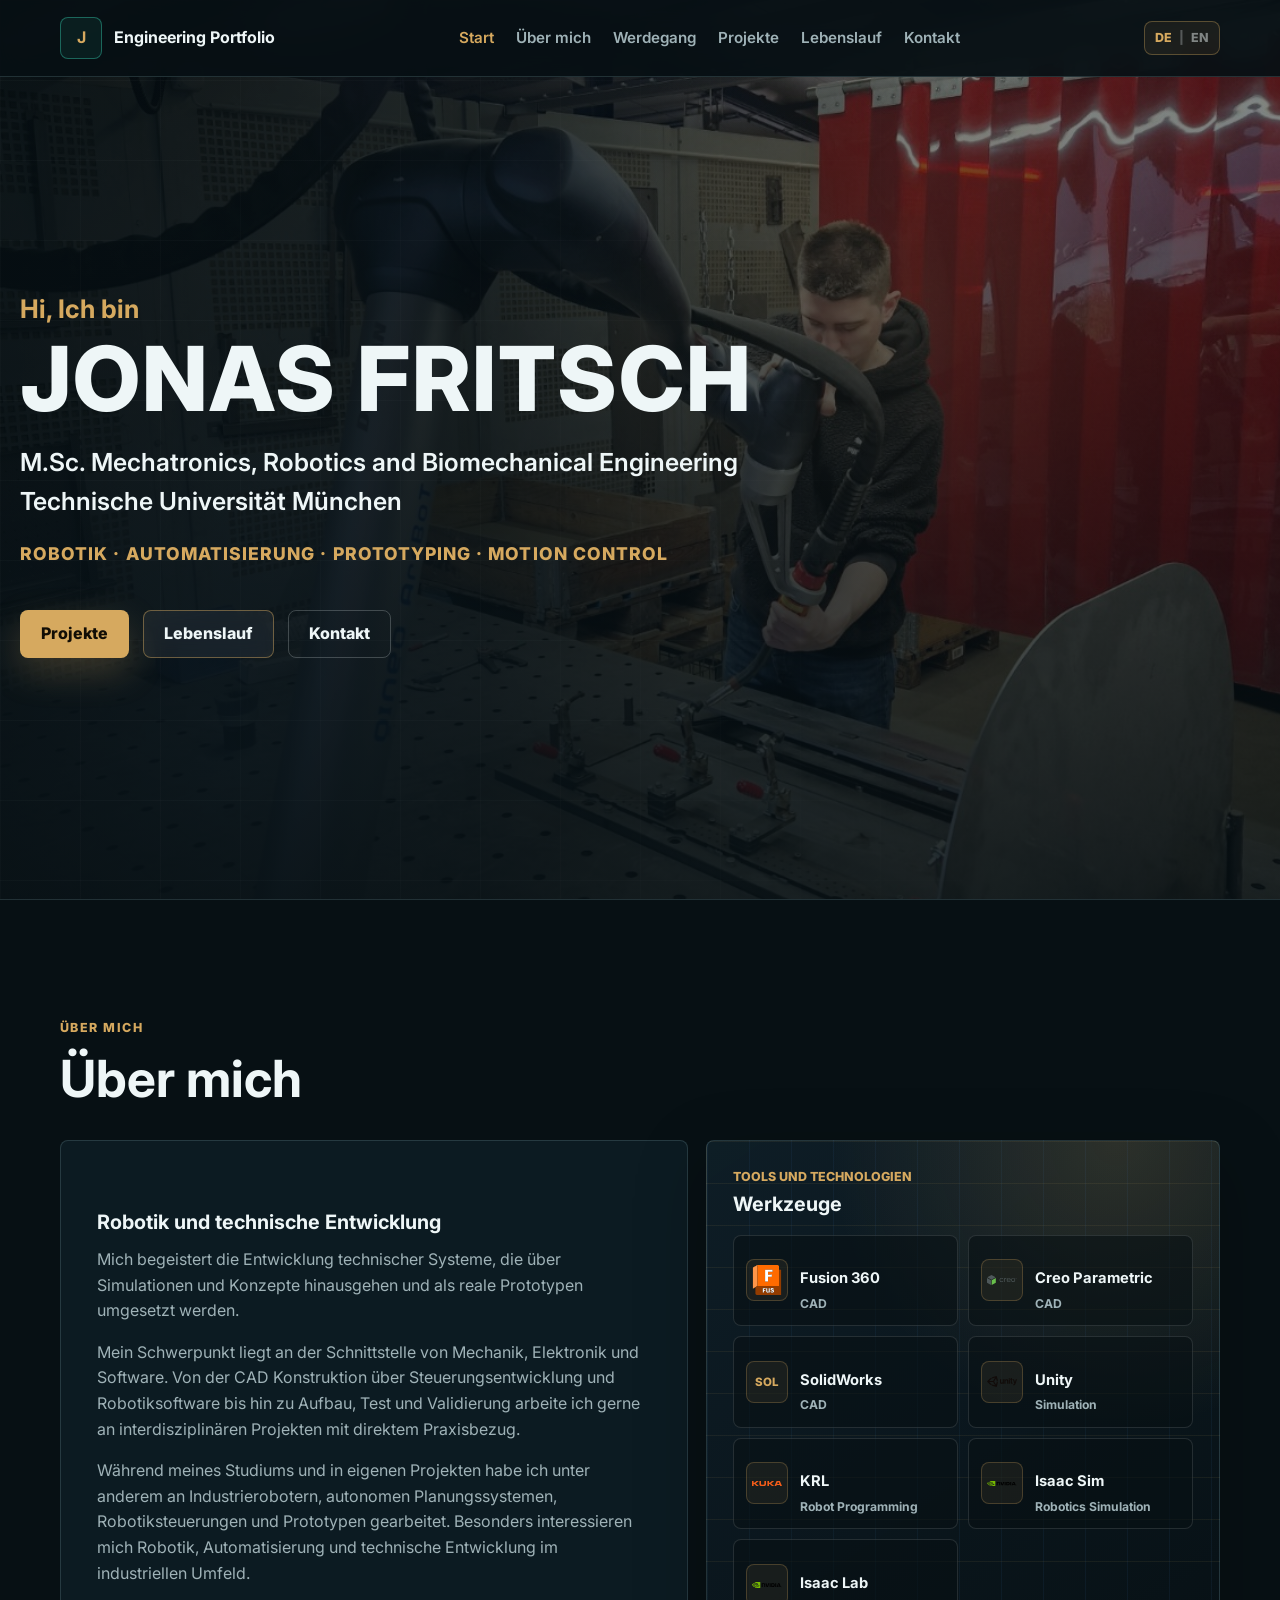
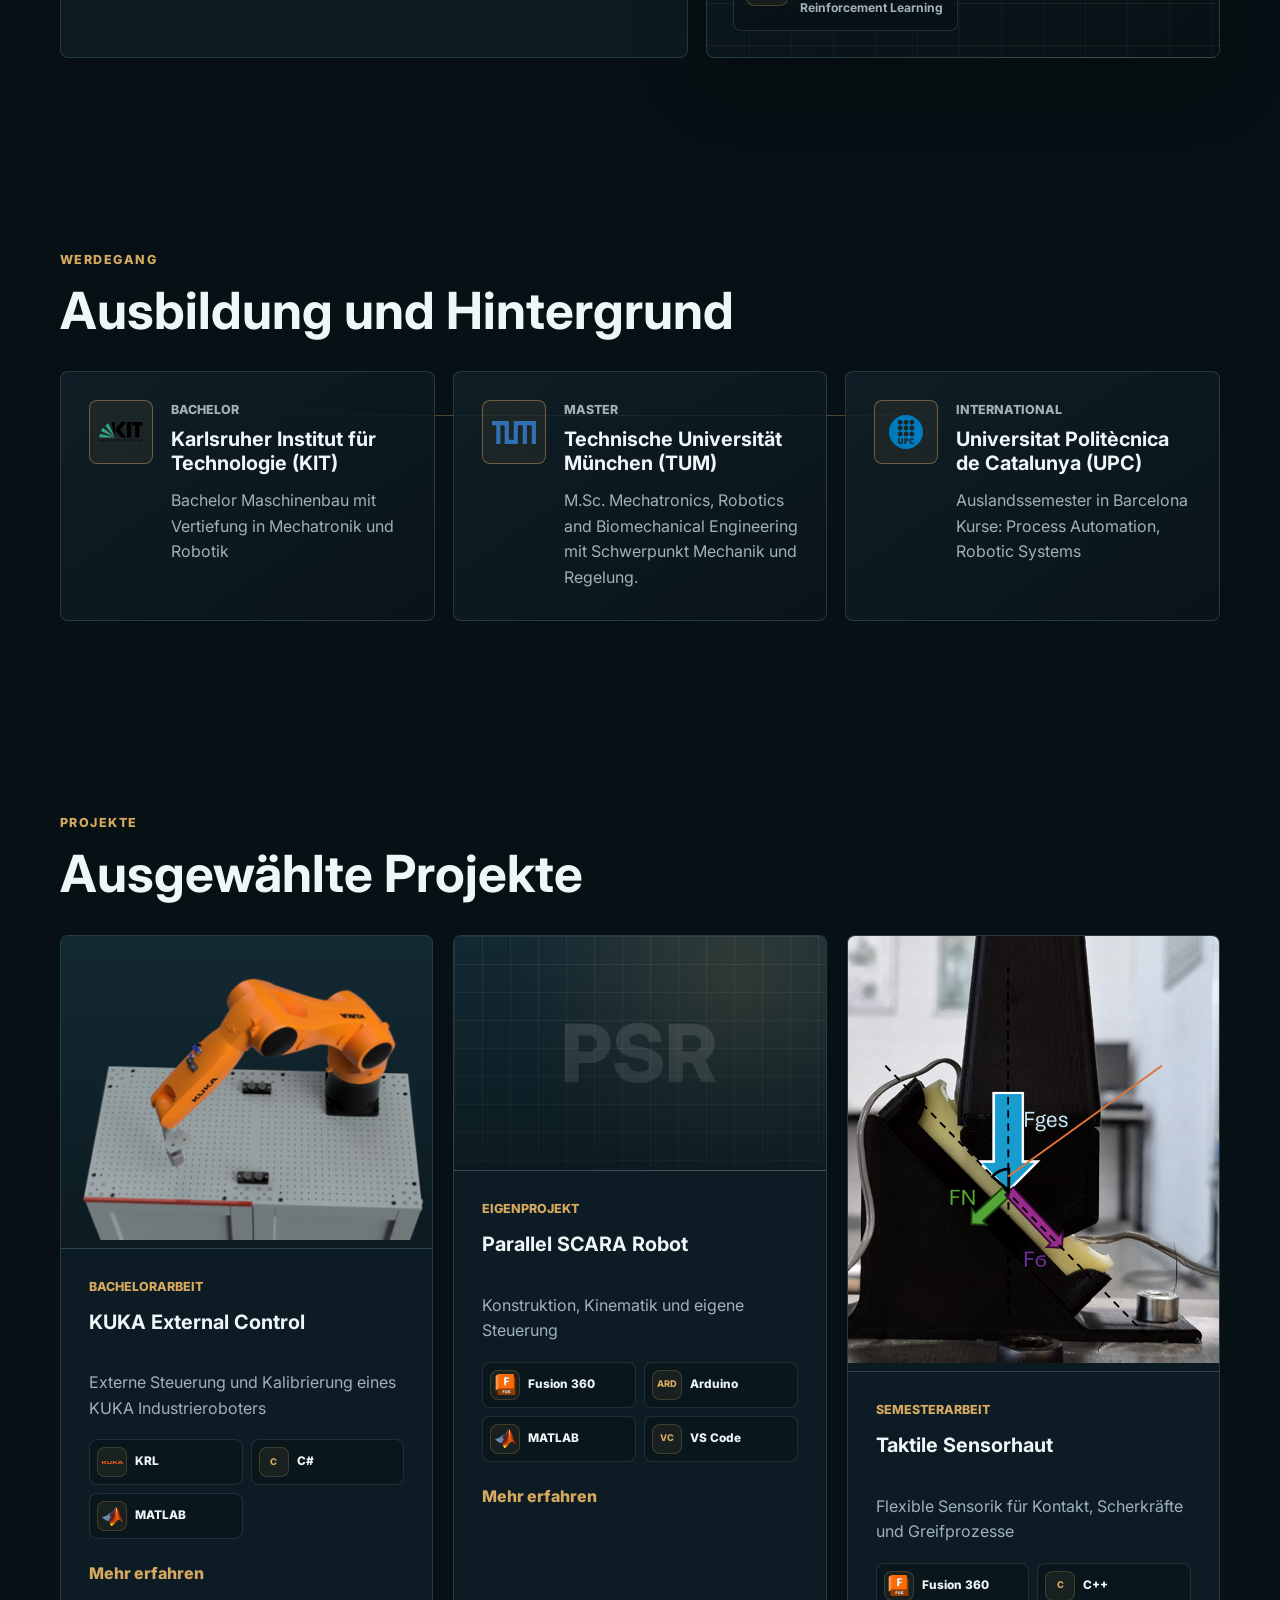
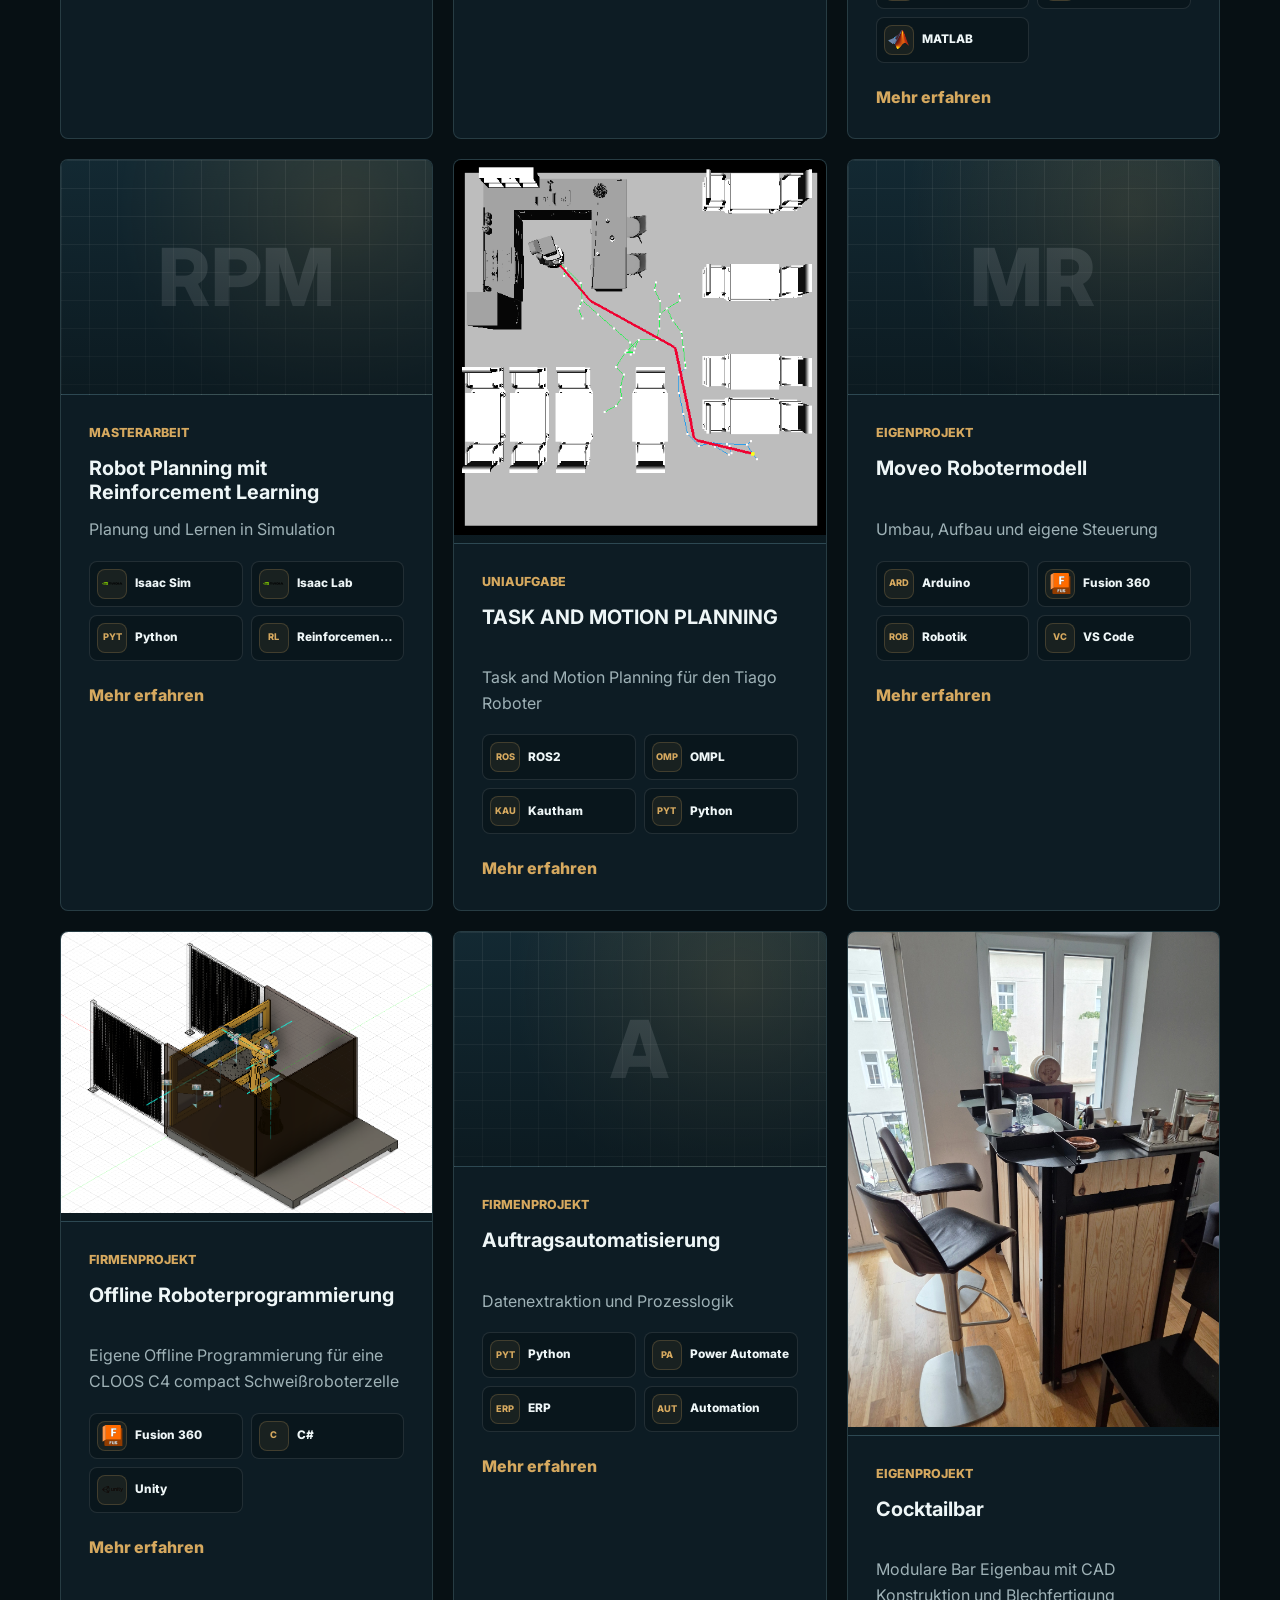
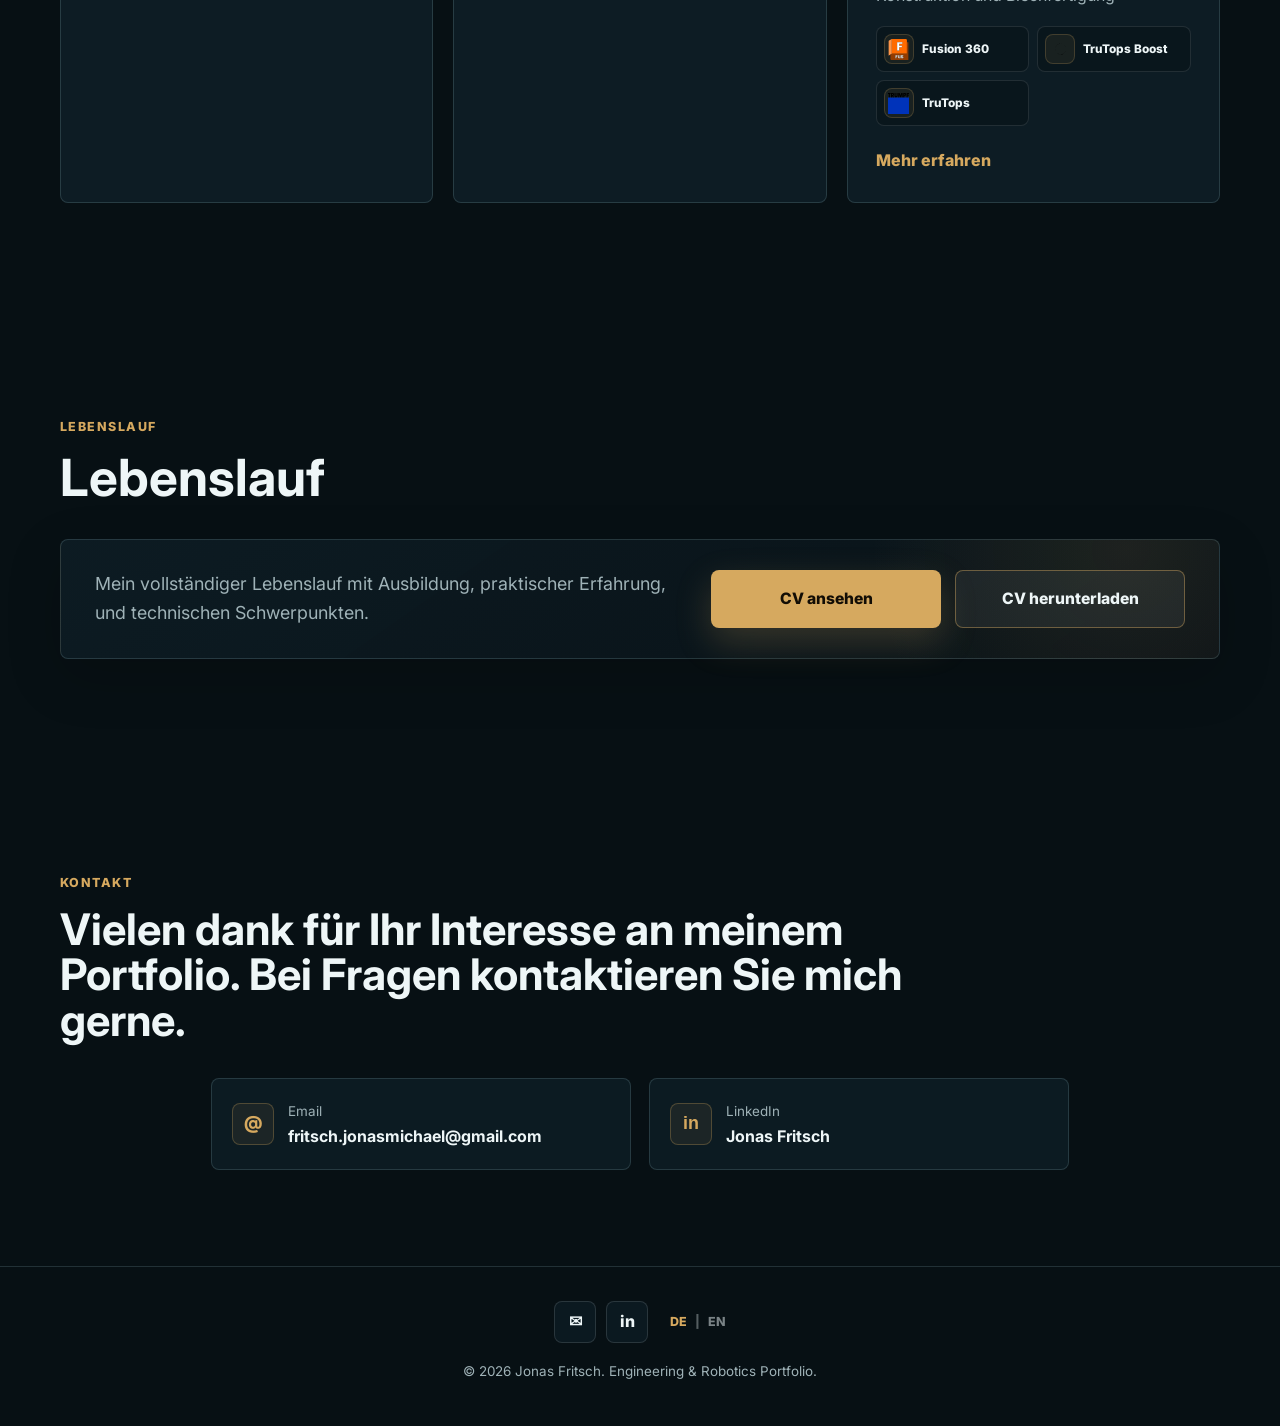
==== commit ae240473: "changed backround defaults on images on project on hompage" ====
--- a/index.html
+++ b/index.html
@@ -8,7 +8,7 @@
   <link rel="preconnect" href="https://fonts.googleapis.com">
   <link rel="preconnect" href="https://fonts.gstatic.com" crossorigin>
   <link href="https://fonts.googleapis.com/css2?family=Inter:wght@400;500;600;700;800&display=swap" rel="stylesheet">
-  <link rel="stylesheet" href="style.css?v=21">
+  <link rel="stylesheet" href="style.css?v=22">
 </head>
 <body>
   <header class="site-header">
@@ -133,6 +133,6 @@
   <script src="projects/content/ccloos-c4-compact.js?v=5"></script>
   <script src="projects/content/order-automation.js?v=4"></script>
   <script src="projects/content/cocktailbar.js?v=5"></script>
-  <script src="script.js?v=24"></script>
+  <script src="script.js?v=25"></script>
 </body>
 </html>
--- a/style.css
+++ b/style.css
@@ -650,7 +650,13 @@
   background-size: auto, 28px 28px, 28px 28px;
 }
 
+.project-media.has-media {
+  background-image: none;
+}
+
 .project-media img {
+  position: relative;
+  z-index: 1;
   width: 100%;
   height: 100%;
   min-height: 235px;
@@ -672,7 +678,7 @@
   pointer-events: none;
 }
 
-.project-media::after {
+.project-media:not(.has-media)::after {
   position: absolute;
   inset: 0;
   z-index: 0;
@@ -979,6 +985,12 @@
   background-size: auto, 30px 30px, 30px 30px;
 }
 
+.project-hero-media.has-media,
+.project-timeline-media.has-media,
+.gallery-item.has-media {
+  background-image: none;
+}
+
 .project-hero-media {
   min-height: 520px;
 }
@@ -994,9 +1006,9 @@
   object-fit: cover;
 }
 
-.project-hero-media::after,
-.project-timeline-media::after,
-.gallery-item::after {
+.project-hero-media:not(.has-media)::after,
+.project-timeline-media:not(.has-media)::after,
+.gallery-item:not(.has-media)::after {
   position: absolute;
   inset: 0;
   display: grid;
